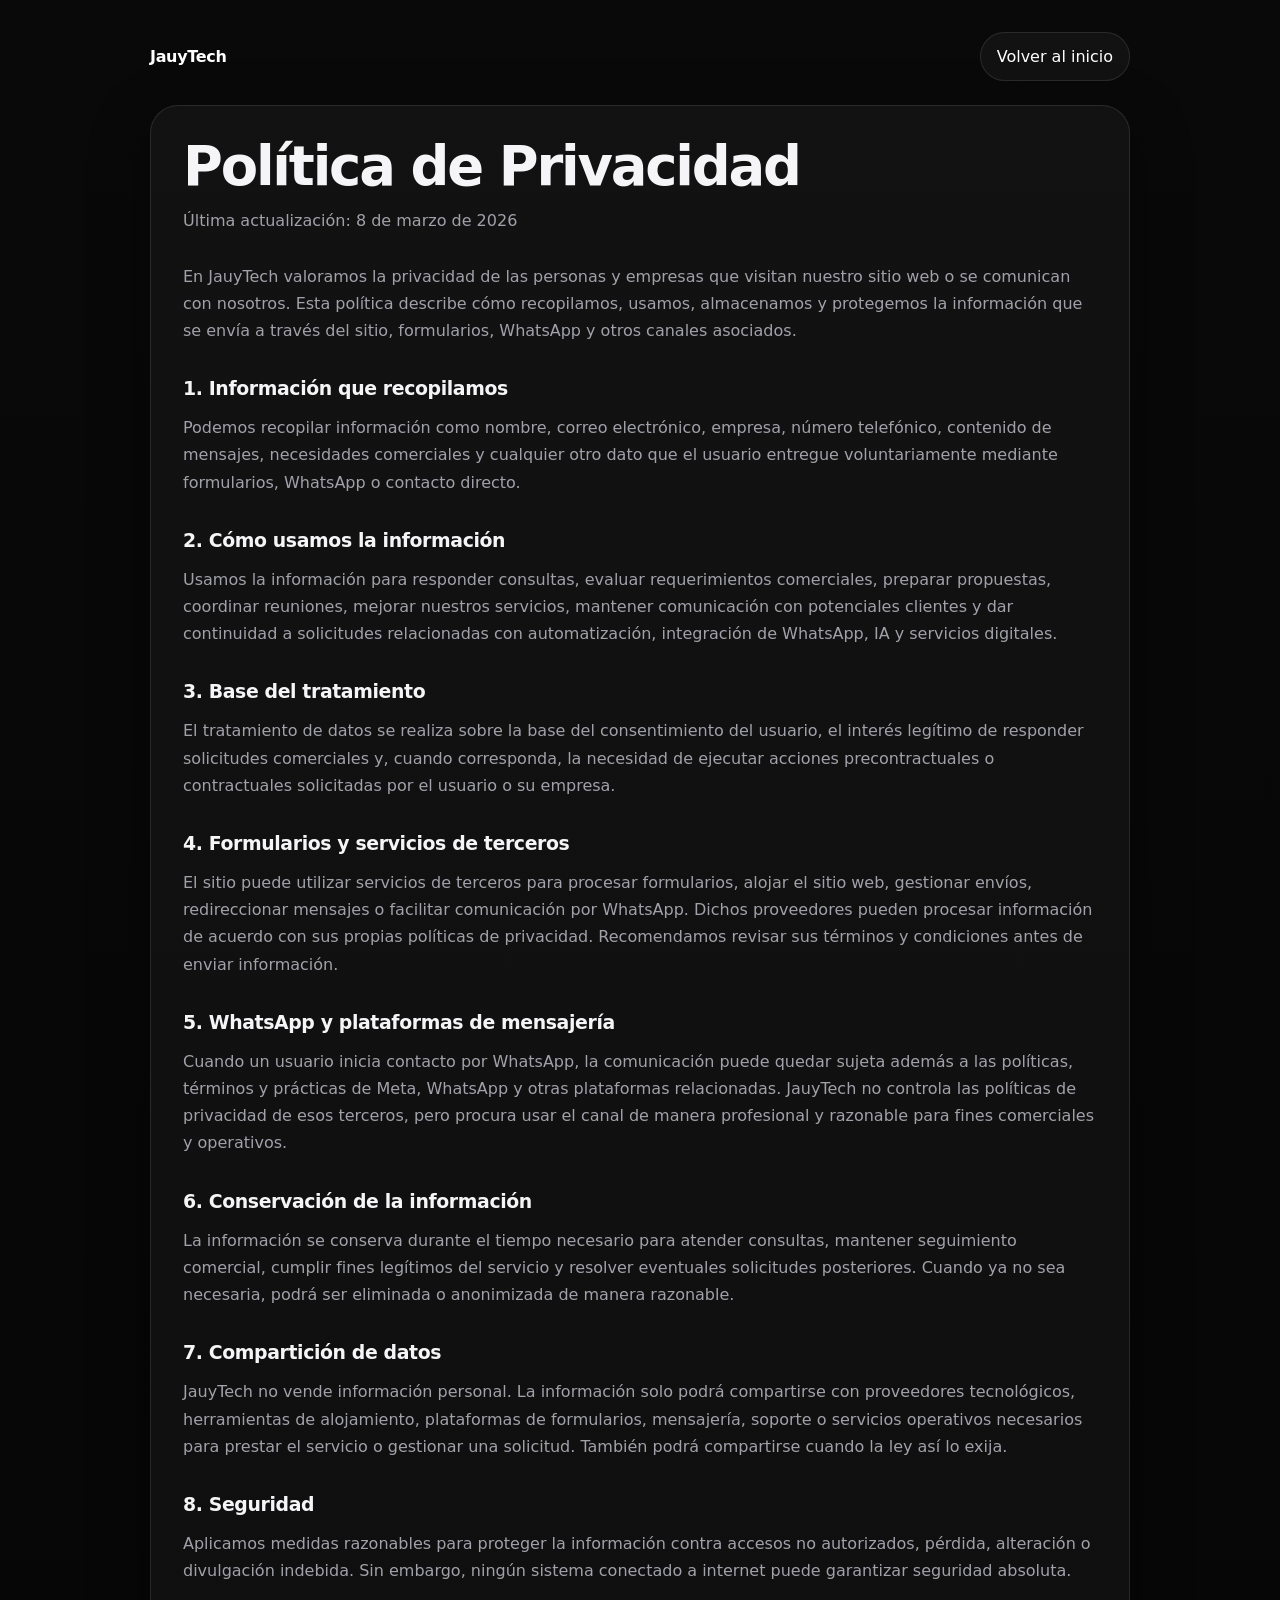
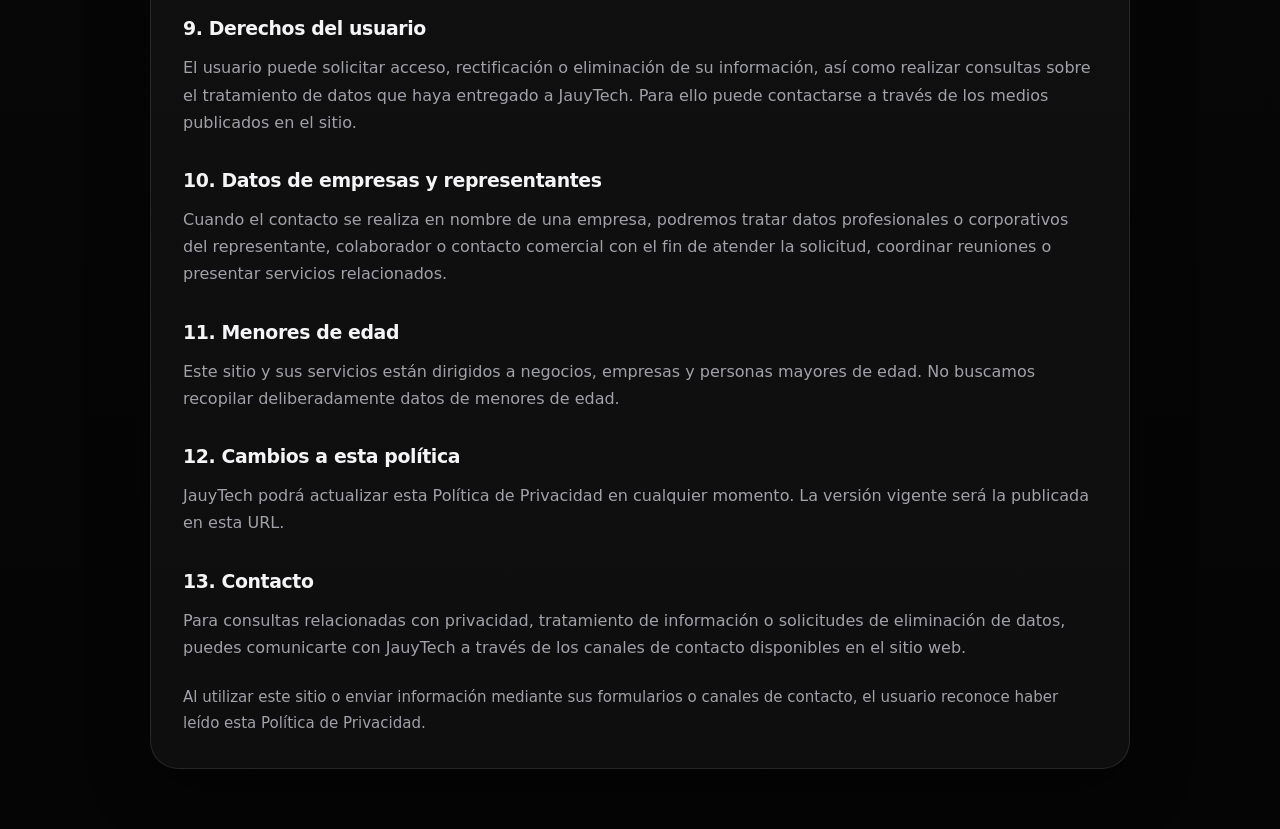
==== privacy-policy.html @ 4cd732b3 "Add files via upload" ====
<!DOCTYPE html>
<html lang="es">
<head>
  <meta charset="UTF-8" />
  <meta name="viewport" content="width=device-width, initial-scale=1.0" />
  <title>Política de Privacidad | JauyTech</title>
  <style>
    :root {
      --bg: #0a0a0a;
      --panel: rgba(255,255,255,0.04);
      --border: rgba(255,255,255,0.10);
      --text: #f5f5f7;
      --muted: #a1a1aa;
      --white: #ffffff;
      --radius: 28px;
      --shadow: 0 20px 60px rgba(0,0,0,0.45);
      --container: 980px;
    }
    * { box-sizing: border-box; margin: 0; padding: 0; }
    body {
      font-family: Inter, ui-sans-serif, system-ui, -apple-system, BlinkMacSystemFont, "Segoe UI", sans-serif;
      background: linear-gradient(180deg, #090909 0%, #050505 100%);
      color: var(--text);
      line-height: 1.7;
      padding: 32px 0 60px;
    }
    a { color: var(--white); text-decoration: none; }
    .container { width: min(92%, var(--container)); margin: 0 auto; }
    .topbar {
      display: flex; align-items: center; justify-content: space-between; gap: 16px;
      margin-bottom: 24px;
    }
    .brand { font-weight: 700; letter-spacing: -0.02em; }
    .back {
      padding: 10px 16px; border-radius: 999px; border: 1px solid var(--border);
      background: rgba(255,255,255,0.04);
    }
    .card {
      background: var(--panel); border: 1px solid var(--border); border-radius: var(--radius);
      padding: 32px; box-shadow: var(--shadow);
    }
    h1 { font-size: clamp(2rem, 5vw, 3.4rem); line-height: 1.05; margin-bottom: 12px; letter-spacing: -0.04em; }
    .lead { color: var(--muted); margin-bottom: 28px; }
    h2 { font-size: 1.18rem; margin: 28px 0 10px; letter-spacing: -0.02em; }
    p, li { color: var(--muted); }
    ul { padding-left: 20px; }
    .footer { margin-top: 24px; color: var(--muted); font-size: 0.94rem; }
  </style>
</head>
<body>
  <div class="container">
    <div class="topbar">
      <a class="brand" href="index.html">JauyTech</a>
      <a class="back" href="index.html">Volver al inicio</a>
    </div>

    <div class="card">
      <h1>Política de Privacidad</h1>
      <p class="lead">Última actualización: 8 de marzo de 2026</p>

      <p>En JauyTech valoramos la privacidad de las personas y empresas que visitan nuestro sitio web o se comunican con nosotros. Esta política describe cómo recopilamos, usamos, almacenamos y protegemos la información que se envía a través del sitio, formularios, WhatsApp y otros canales asociados.</p>

      <h2>1. Información que recopilamos</h2>
      <p>Podemos recopilar información como nombre, correo electrónico, empresa, número telefónico, contenido de mensajes, necesidades comerciales y cualquier otro dato que el usuario entregue voluntariamente mediante formularios, WhatsApp o contacto directo.</p>

      <h2>2. Cómo usamos la información</h2>
      <p>Usamos la información para responder consultas, evaluar requerimientos comerciales, preparar propuestas, coordinar reuniones, mejorar nuestros servicios, mantener comunicación con potenciales clientes y dar continuidad a solicitudes relacionadas con automatización, integración de WhatsApp, IA y servicios digitales.</p>

      <h2>3. Base del tratamiento</h2>
      <p>El tratamiento de datos se realiza sobre la base del consentimiento del usuario, el interés legítimo de responder solicitudes comerciales y, cuando corresponda, la necesidad de ejecutar acciones precontractuales o contractuales solicitadas por el usuario o su empresa.</p>

      <h2>4. Formularios y servicios de terceros</h2>
      <p>El sitio puede utilizar servicios de terceros para procesar formularios, alojar el sitio web, gestionar envíos, redireccionar mensajes o facilitar comunicación por WhatsApp. Dichos proveedores pueden procesar información de acuerdo con sus propias políticas de privacidad. Recomendamos revisar sus términos y condiciones antes de enviar información.</p>

      <h2>5. WhatsApp y plataformas de mensajería</h2>
      <p>Cuando un usuario inicia contacto por WhatsApp, la comunicación puede quedar sujeta además a las políticas, términos y prácticas de Meta, WhatsApp y otras plataformas relacionadas. JauyTech no controla las políticas de privacidad de esos terceros, pero procura usar el canal de manera profesional y razonable para fines comerciales y operativos.</p>

      <h2>6. Conservación de la información</h2>
      <p>La información se conserva durante el tiempo necesario para atender consultas, mantener seguimiento comercial, cumplir fines legítimos del servicio y resolver eventuales solicitudes posteriores. Cuando ya no sea necesaria, podrá ser eliminada o anonimizada de manera razonable.</p>

      <h2>7. Compartición de datos</h2>
      <p>JauyTech no vende información personal. La información solo podrá compartirse con proveedores tecnológicos, herramientas de alojamiento, plataformas de formularios, mensajería, soporte o servicios operativos necesarios para prestar el servicio o gestionar una solicitud. También podrá compartirse cuando la ley así lo exija.</p>

      <h2>8. Seguridad</h2>
      <p>Aplicamos medidas razonables para proteger la información contra accesos no autorizados, pérdida, alteración o divulgación indebida. Sin embargo, ningún sistema conectado a internet puede garantizar seguridad absoluta.</p>

      <h2>9. Derechos del usuario</h2>
      <p>El usuario puede solicitar acceso, rectificación o eliminación de su información, así como realizar consultas sobre el tratamiento de datos que haya entregado a JauyTech. Para ello puede contactarse a través de los medios publicados en el sitio.</p>

      <h2>10. Datos de empresas y representantes</h2>
      <p>Cuando el contacto se realiza en nombre de una empresa, podremos tratar datos profesionales o corporativos del representante, colaborador o contacto comercial con el fin de atender la solicitud, coordinar reuniones o presentar servicios relacionados.</p>

      <h2>11. Menores de edad</h2>
      <p>Este sitio y sus servicios están dirigidos a negocios, empresas y personas mayores de edad. No buscamos recopilar deliberadamente datos de menores de edad.</p>

      <h2>12. Cambios a esta política</h2>
      <p>JauyTech podrá actualizar esta Política de Privacidad en cualquier momento. La versión vigente será la publicada en esta URL.</p>

      <h2>13. Contacto</h2>
      <p>Para consultas relacionadas con privacidad, tratamiento de información o solicitudes de eliminación de datos, puedes comunicarte con JauyTech a través de los canales de contacto disponibles en el sitio web.</p>

      <p class="footer">Al utilizar este sitio o enviar información mediante sus formularios o canales de contacto, el usuario reconoce haber leído esta Política de Privacidad.</p>
    </div>
  </div>
</body>
</html>
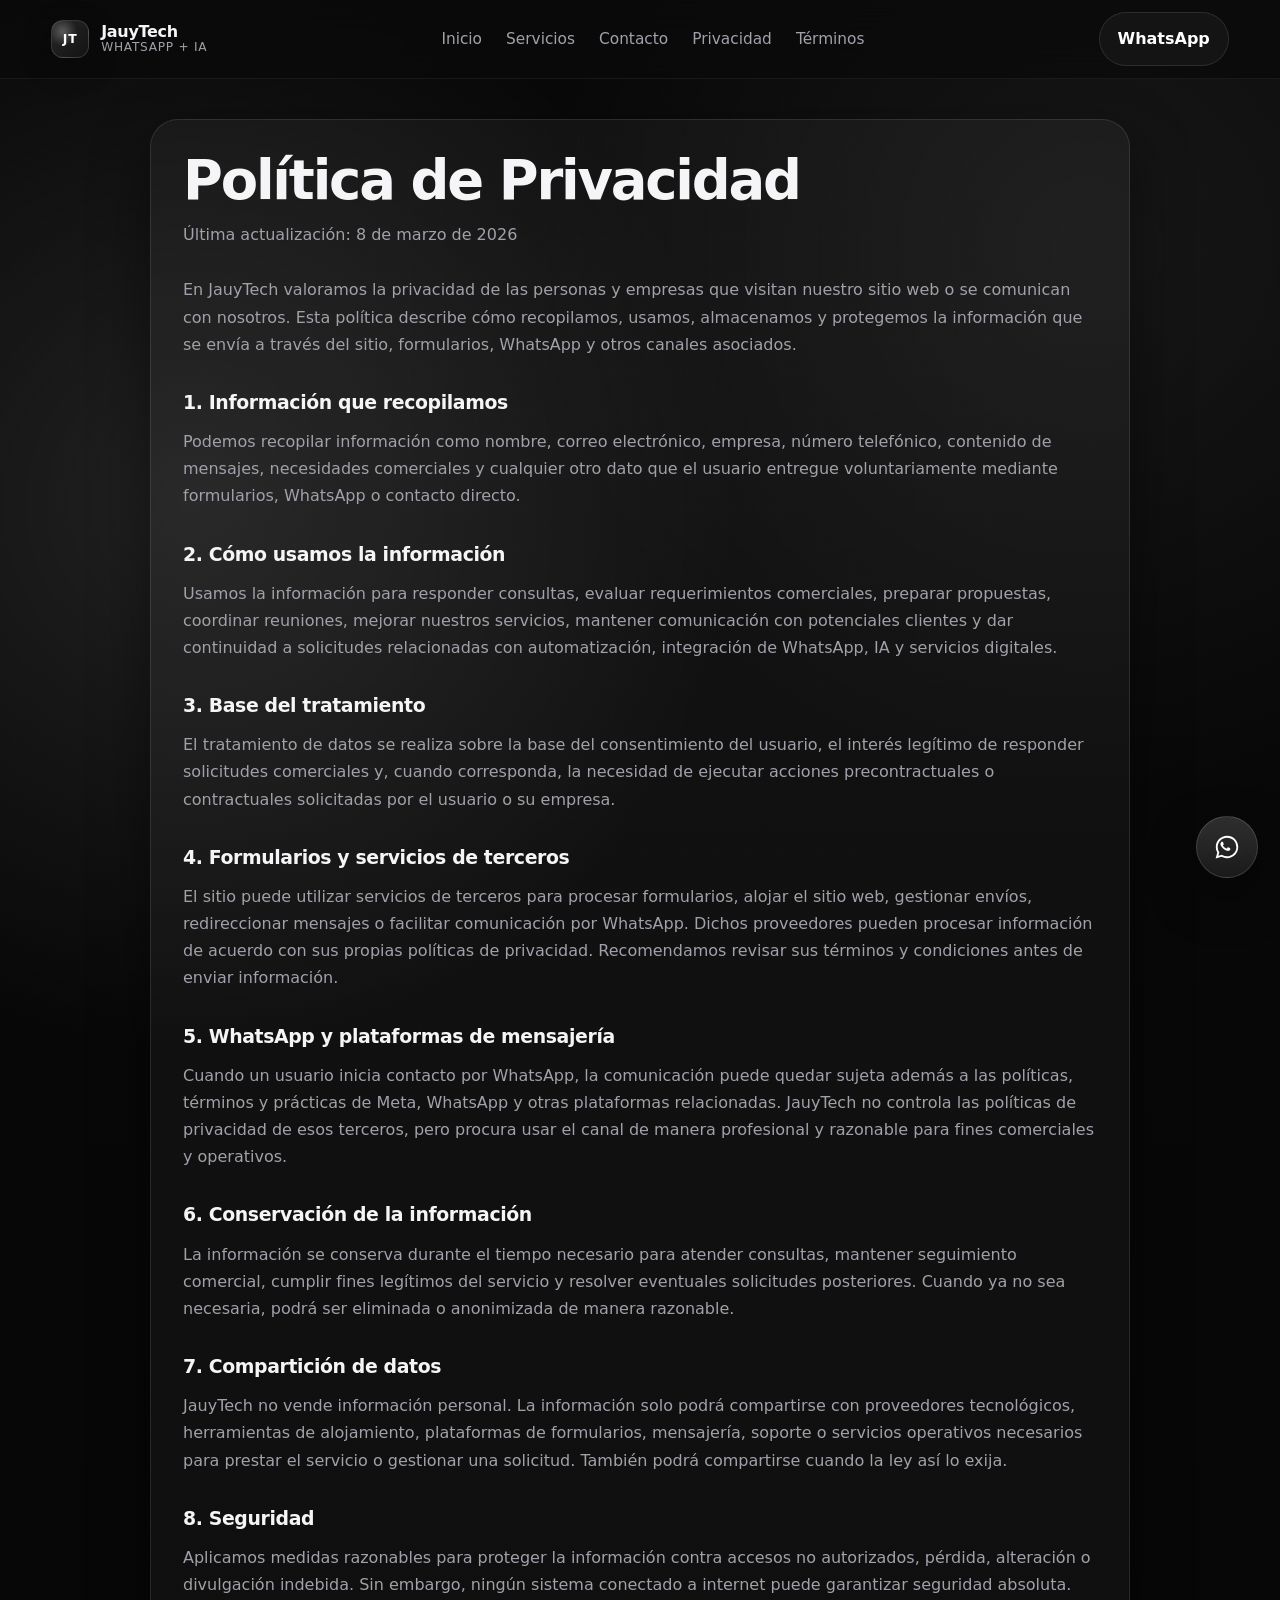
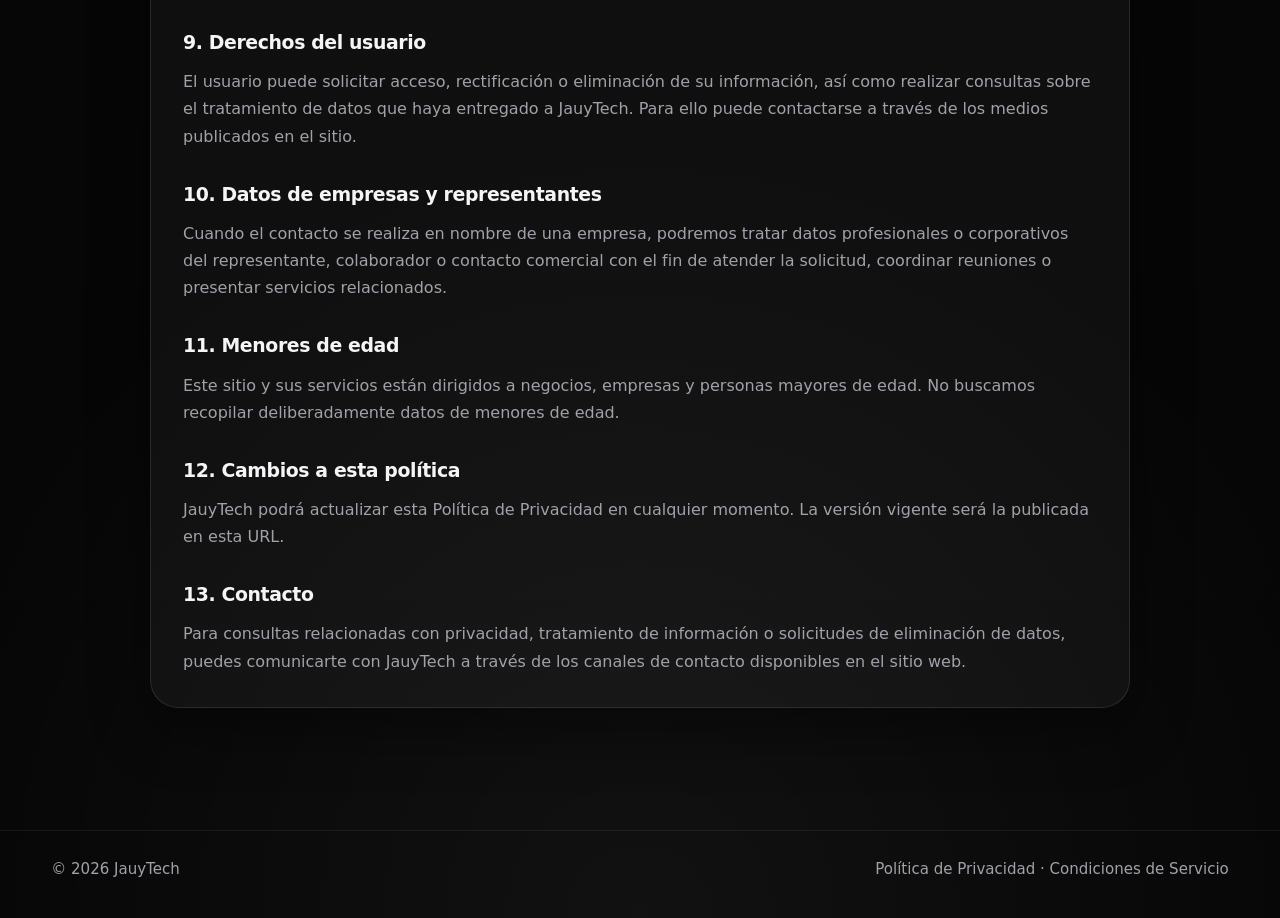
==== commit 723708f8: "Add files via upload" ====
--- a/privacy-policy.html
+++ b/privacy-policy.html
@@ -5,102 +5,296 @@
   <meta name="viewport" content="width=device-width, initial-scale=1.0" />
   <title>Política de Privacidad | JauyTech</title>
   <style>
+
     :root {
       --bg: #0a0a0a;
-      --panel: rgba(255,255,255,0.04);
       --border: rgba(255,255,255,0.10);
+      --border-strong: rgba(255,255,255,0.16);
       --text: #f5f5f7;
       --muted: #a1a1aa;
       --white: #ffffff;
+      --shadow: 0 20px 60px rgba(0,0,0,0.45);
+      --shadow-soft: 0 10px 30px rgba(0, 0, 0, 0.25);
       --radius: 28px;
-      --shadow: 0 20px 60px rgba(0,0,0,0.45);
-      --container: 980px;
-    }
+      --radius-pill: 999px;
+      --container: 1180px;
+    }
+
     * { box-sizing: border-box; margin: 0; padding: 0; }
+    html { scroll-behavior: smooth; }
+
     body {
       font-family: Inter, ui-sans-serif, system-ui, -apple-system, BlinkMacSystemFont, "Segoe UI", sans-serif;
-      background: linear-gradient(180deg, #090909 0%, #050505 100%);
+      background:
+        radial-gradient(circle at 15% 20%, rgba(255,255,255,0.10), transparent 24%),
+        radial-gradient(circle at 85% 10%, rgba(255,255,255,0.06), transparent 22%),
+        radial-gradient(circle at 50% 100%, rgba(255,255,255,0.05), transparent 30%),
+        linear-gradient(180deg, #090909 0%, #050505 100%);
       color: var(--text);
       line-height: 1.7;
-      padding: 32px 0 60px;
-    }
-    a { color: var(--white); text-decoration: none; }
-    .container { width: min(92%, var(--container)); margin: 0 auto; }
-    .topbar {
-      display: flex; align-items: center; justify-content: space-between; gap: 16px;
-      margin-bottom: 24px;
-    }
-    .brand { font-weight: 700; letter-spacing: -0.02em; }
-    .back {
-      padding: 10px 16px; border-radius: 999px; border: 1px solid var(--border);
+      overflow-x: hidden;
+    }
+
+    body::before {
+      content: "";
+      position: fixed;
+      inset: 0;
+      background-image:
+        linear-gradient(rgba(255,255,255,0.025) 1px, transparent 1px),
+        linear-gradient(90deg, rgba(255,255,255,0.025) 1px, transparent 1px);
+      background-size: 34px 34px;
+      mask-image: radial-gradient(circle at center, black 45%, transparent 90%);
+      -webkit-mask-image: radial-gradient(circle at center, black 45%, transparent 90%);
+      pointer-events: none;
+      opacity: 0.35;
+      z-index: 0;
+    }
+
+    a { color: inherit; text-decoration: none; }
+
+    .container {
+      width: min(92%, var(--container));
+      margin: 0 auto;
+      position: relative;
+      z-index: 1;
+    }
+
+    .header {
+      position: sticky;
+      top: 0;
+      z-index: 1000;
+      backdrop-filter: blur(18px);
+      -webkit-backdrop-filter: blur(18px);
+      background: rgba(10, 10, 10, 0.72);
+      border-bottom: 1px solid rgba(255, 255, 255, 0.06);
+    }
+
+    .nav {
+      min-height: 78px;
+      display: flex;
+      align-items: center;
+      justify-content: space-between;
+      gap: 20px;
+    }
+
+    .brand {
+      display: inline-flex;
+      align-items: center;
+      gap: 12px;
+    }
+
+    .brand-mark {
+      width: 38px;
+      height: 38px;
+      border-radius: 12px;
+      border: 1px solid rgba(255,255,255,0.14);
+      background:
+        radial-gradient(circle at 30% 30%, rgba(255,255,255,0.26), transparent 40%),
+        linear-gradient(135deg, rgba(255,255,255,0.12), rgba(255,255,255,0.04));
+      display: grid;
+      place-items: center;
+      box-shadow: var(--shadow-soft);
+    }
+
+    .brand-mark span { font-size: 0.78rem; font-weight: 800; letter-spacing: 0.08em; color: var(--white); }
+    .brand-text { display: flex; flex-direction: column; line-height: 1.05; }
+    .brand-text strong { font-size: 1rem; font-weight: 700; letter-spacing: -0.02em; }
+    .brand-text small { color: var(--muted); font-size: 0.76rem; letter-spacing: 0.06em; text-transform: uppercase; }
+
+    .menu {
+      display: flex;
+      align-items: center;
+      gap: 24px;
+    }
+
+    .menu a {
+      color: var(--muted);
+      font-size: 0.96rem;
+      transition: color 0.25s ease, transform 0.25s ease;
+    }
+
+    .menu a:hover {
+      color: var(--white);
+      transform: translateY(-1px);
+    }
+
+    .nav-cta {
+      padding: 12px 18px;
+      border-radius: var(--radius-pill);
+      border: 1px solid var(--border);
       background: rgba(255,255,255,0.04);
-    }
+      color: var(--white);
+      font-weight: 600;
+      transition: 0.25s ease;
+    }
+
+    .nav-cta:hover {
+      background: rgba(255,255,255,0.08);
+      border-color: var(--border-strong);
+    }
+
+    .page { padding: 40px 0 80px; }
+
     .card {
-      background: var(--panel); border: 1px solid var(--border); border-radius: var(--radius);
-      padding: 32px; box-shadow: var(--shadow);
-    }
-    h1 { font-size: clamp(2rem, 5vw, 3.4rem); line-height: 1.05; margin-bottom: 12px; letter-spacing: -0.04em; }
+      max-width: 980px;
+      margin: 0 auto;
+      background: rgba(255,255,255,0.04);
+      border: 1px solid var(--border);
+      border-radius: var(--radius);
+      padding: 32px;
+      box-shadow: var(--shadow);
+      position: relative;
+      z-index: 1;
+    }
+
+    h1 {
+      font-size: clamp(2rem, 5vw, 3.4rem);
+      line-height: 1.05;
+      margin-bottom: 12px;
+      letter-spacing: -0.04em;
+    }
+
     .lead { color: var(--muted); margin-bottom: 28px; }
     h2 { font-size: 1.18rem; margin: 28px 0 10px; letter-spacing: -0.02em; }
     p, li { color: var(--muted); }
     ul { padding-left: 20px; }
-    .footer { margin-top: 24px; color: var(--muted); font-size: 0.94rem; }
+
+    .floating-wa {
+      position: fixed;
+      right: 22px;
+      bottom: 22px;
+      z-index: 1100;
+      width: 62px;
+      height: 62px;
+      border-radius: 50%;
+      border: 1px solid rgba(255,255,255,0.14);
+      background: linear-gradient(180deg, rgba(255,255,255,0.16), rgba(255,255,255,0.08));
+      box-shadow: 0 20px 50px rgba(0,0,0,0.45);
+      display: grid;
+      place-items: center;
+      transition: transform 0.25s ease, border-color 0.25s ease;
+      backdrop-filter: blur(14px);
+      -webkit-backdrop-filter: blur(14px);
+    }
+
+    .floating-wa:hover { transform: translateY(-4px) scale(1.02); border-color: rgba(255,255,255,0.22); }
+    .floating-wa svg { width: 28px; height: 28px; fill: var(--white); }
+
+    .footer {
+      padding: 26px 0 36px;
+      border-top: 1px solid rgba(255,255,255,0.06);
+      margin-top: 42px;
+    }
+
+    .footer-content {
+      display: flex;
+      justify-content: space-between;
+      align-items: center;
+      gap: 14px;
+      color: var(--muted);
+      font-size: 0.94rem;
+    }
+
+    @media (max-width: 760px) {
+      .menu { display: none; }
+      .nav-cta { width: 100%; }
+      .card { padding: 24px; }
+      .footer-content { flex-direction: column; align-items: flex-start; }
+      .floating-wa { right: 16px; bottom: 16px; width: 58px; height: 58px; }
+    }
+
   </style>
 </head>
 <body>
-  <div class="container">
-    <div class="topbar">
-      <a class="brand" href="index.html">JauyTech</a>
-      <a class="back" href="index.html">Volver al inicio</a>
+
+  <header class="header">
+    <div class="container nav">
+      <a class="brand" href="index.html#inicio" aria-label="JauyTech">
+        <span class="brand-mark"><span>JT</span></span>
+        <span class="brand-text">
+          <strong>JauyTech</strong>
+          <small>WhatsApp + IA</small>
+        </span>
+      </a>
+
+      <nav class="menu">
+        <a href="index.html#inicio">Inicio</a>
+        <a href="index.html#servicios">Servicios</a>
+        <a href="index.html#contacto">Contacto</a>
+        <a href="privacy-policy.html">Privacidad</a>
+        <a href="terms-of-service.html">Términos</a>
+      </nav>
+
+      <a class="nav-cta" href="https://wa.me/56987383719?text=Hola%20JauyTech,%20quiero%20automatizar%20WhatsApp%20para%20mi%20negocio." target="_blank" rel="noopener noreferrer">WhatsApp</a>
     </div>
-
-    <div class="card">
-      <h1>Política de Privacidad</h1>
-      <p class="lead">Última actualización: 8 de marzo de 2026</p>
-
-      <p>En JauyTech valoramos la privacidad de las personas y empresas que visitan nuestro sitio web o se comunican con nosotros. Esta política describe cómo recopilamos, usamos, almacenamos y protegemos la información que se envía a través del sitio, formularios, WhatsApp y otros canales asociados.</p>
-
-      <h2>1. Información que recopilamos</h2>
-      <p>Podemos recopilar información como nombre, correo electrónico, empresa, número telefónico, contenido de mensajes, necesidades comerciales y cualquier otro dato que el usuario entregue voluntariamente mediante formularios, WhatsApp o contacto directo.</p>
-
-      <h2>2. Cómo usamos la información</h2>
-      <p>Usamos la información para responder consultas, evaluar requerimientos comerciales, preparar propuestas, coordinar reuniones, mejorar nuestros servicios, mantener comunicación con potenciales clientes y dar continuidad a solicitudes relacionadas con automatización, integración de WhatsApp, IA y servicios digitales.</p>
-
-      <h2>3. Base del tratamiento</h2>
-      <p>El tratamiento de datos se realiza sobre la base del consentimiento del usuario, el interés legítimo de responder solicitudes comerciales y, cuando corresponda, la necesidad de ejecutar acciones precontractuales o contractuales solicitadas por el usuario o su empresa.</p>
-
-      <h2>4. Formularios y servicios de terceros</h2>
-      <p>El sitio puede utilizar servicios de terceros para procesar formularios, alojar el sitio web, gestionar envíos, redireccionar mensajes o facilitar comunicación por WhatsApp. Dichos proveedores pueden procesar información de acuerdo con sus propias políticas de privacidad. Recomendamos revisar sus términos y condiciones antes de enviar información.</p>
-
-      <h2>5. WhatsApp y plataformas de mensajería</h2>
-      <p>Cuando un usuario inicia contacto por WhatsApp, la comunicación puede quedar sujeta además a las políticas, términos y prácticas de Meta, WhatsApp y otras plataformas relacionadas. JauyTech no controla las políticas de privacidad de esos terceros, pero procura usar el canal de manera profesional y razonable para fines comerciales y operativos.</p>
-
-      <h2>6. Conservación de la información</h2>
-      <p>La información se conserva durante el tiempo necesario para atender consultas, mantener seguimiento comercial, cumplir fines legítimos del servicio y resolver eventuales solicitudes posteriores. Cuando ya no sea necesaria, podrá ser eliminada o anonimizada de manera razonable.</p>
-
-      <h2>7. Compartición de datos</h2>
-      <p>JauyTech no vende información personal. La información solo podrá compartirse con proveedores tecnológicos, herramientas de alojamiento, plataformas de formularios, mensajería, soporte o servicios operativos necesarios para prestar el servicio o gestionar una solicitud. También podrá compartirse cuando la ley así lo exija.</p>
-
-      <h2>8. Seguridad</h2>
-      <p>Aplicamos medidas razonables para proteger la información contra accesos no autorizados, pérdida, alteración o divulgación indebida. Sin embargo, ningún sistema conectado a internet puede garantizar seguridad absoluta.</p>
-
-      <h2>9. Derechos del usuario</h2>
-      <p>El usuario puede solicitar acceso, rectificación o eliminación de su información, así como realizar consultas sobre el tratamiento de datos que haya entregado a JauyTech. Para ello puede contactarse a través de los medios publicados en el sitio.</p>
-
-      <h2>10. Datos de empresas y representantes</h2>
-      <p>Cuando el contacto se realiza en nombre de una empresa, podremos tratar datos profesionales o corporativos del representante, colaborador o contacto comercial con el fin de atender la solicitud, coordinar reuniones o presentar servicios relacionados.</p>
-
-      <h2>11. Menores de edad</h2>
-      <p>Este sitio y sus servicios están dirigidos a negocios, empresas y personas mayores de edad. No buscamos recopilar deliberadamente datos de menores de edad.</p>
-
-      <h2>12. Cambios a esta política</h2>
-      <p>JauyTech podrá actualizar esta Política de Privacidad en cualquier momento. La versión vigente será la publicada en esta URL.</p>
-
-      <h2>13. Contacto</h2>
-      <p>Para consultas relacionadas con privacidad, tratamiento de información o solicitudes de eliminación de datos, puedes comunicarte con JauyTech a través de los canales de contacto disponibles en el sitio web.</p>
-
-      <p class="footer">Al utilizar este sitio o enviar información mediante sus formularios o canales de contacto, el usuario reconoce haber leído esta Política de Privacidad.</p>
+  </header>
+
+  <main class="page">
+    <div class="container">
+      <div class="card">
+        <h1>Política de Privacidad</h1>
+        <p class="lead">Última actualización: 8 de marzo de 2026</p>
+
+        <p>En JauyTech valoramos la privacidad de las personas y empresas que visitan nuestro sitio web o se comunican con nosotros. Esta política describe cómo recopilamos, usamos, almacenamos y protegemos la información que se envía a través del sitio, formularios, WhatsApp y otros canales asociados.</p>
+
+        <h2>1. Información que recopilamos</h2>
+        <p>Podemos recopilar información como nombre, correo electrónico, empresa, número telefónico, contenido de mensajes, necesidades comerciales y cualquier otro dato que el usuario entregue voluntariamente mediante formularios, WhatsApp o contacto directo.</p>
+
+        <h2>2. Cómo usamos la información</h2>
+        <p>Usamos la información para responder consultas, evaluar requerimientos comerciales, preparar propuestas, coordinar reuniones, mejorar nuestros servicios, mantener comunicación con potenciales clientes y dar continuidad a solicitudes relacionadas con automatización, integración de WhatsApp, IA y servicios digitales.</p>
+
+        <h2>3. Base del tratamiento</h2>
+        <p>El tratamiento de datos se realiza sobre la base del consentimiento del usuario, el interés legítimo de responder solicitudes comerciales y, cuando corresponda, la necesidad de ejecutar acciones precontractuales o contractuales solicitadas por el usuario o su empresa.</p>
+
+        <h2>4. Formularios y servicios de terceros</h2>
+        <p>El sitio puede utilizar servicios de terceros para procesar formularios, alojar el sitio web, gestionar envíos, redireccionar mensajes o facilitar comunicación por WhatsApp. Dichos proveedores pueden procesar información de acuerdo con sus propias políticas de privacidad. Recomendamos revisar sus términos y condiciones antes de enviar información.</p>
+
+        <h2>5. WhatsApp y plataformas de mensajería</h2>
+        <p>Cuando un usuario inicia contacto por WhatsApp, la comunicación puede quedar sujeta además a las políticas, términos y prácticas de Meta, WhatsApp y otras plataformas relacionadas. JauyTech no controla las políticas de privacidad de esos terceros, pero procura usar el canal de manera profesional y razonable para fines comerciales y operativos.</p>
+
+        <h2>6. Conservación de la información</h2>
+        <p>La información se conserva durante el tiempo necesario para atender consultas, mantener seguimiento comercial, cumplir fines legítimos del servicio y resolver eventuales solicitudes posteriores. Cuando ya no sea necesaria, podrá ser eliminada o anonimizada de manera razonable.</p>
+
+        <h2>7. Compartición de datos</h2>
+        <p>JauyTech no vende información personal. La información solo podrá compartirse con proveedores tecnológicos, herramientas de alojamiento, plataformas de formularios, mensajería, soporte o servicios operativos necesarios para prestar el servicio o gestionar una solicitud. También podrá compartirse cuando la ley así lo exija.</p>
+
+        <h2>8. Seguridad</h2>
+        <p>Aplicamos medidas razonables para proteger la información contra accesos no autorizados, pérdida, alteración o divulgación indebida. Sin embargo, ningún sistema conectado a internet puede garantizar seguridad absoluta.</p>
+
+        <h2>9. Derechos del usuario</h2>
+        <p>El usuario puede solicitar acceso, rectificación o eliminación de su información, así como realizar consultas sobre el tratamiento de datos que haya entregado a JauyTech. Para ello puede contactarse a través de los medios publicados en el sitio.</p>
+
+        <h2>10. Datos de empresas y representantes</h2>
+        <p>Cuando el contacto se realiza en nombre de una empresa, podremos tratar datos profesionales o corporativos del representante, colaborador o contacto comercial con el fin de atender la solicitud, coordinar reuniones o presentar servicios relacionados.</p>
+
+        <h2>11. Menores de edad</h2>
+        <p>Este sitio y sus servicios están dirigidos a negocios, empresas y personas mayores de edad. No buscamos recopilar deliberadamente datos de menores de edad.</p>
+
+        <h2>12. Cambios a esta política</h2>
+        <p>JauyTech podrá actualizar esta Política de Privacidad en cualquier momento. La versión vigente será la publicada en esta URL.</p>
+
+        <h2>13. Contacto</h2>
+        <p>Para consultas relacionadas con privacidad, tratamiento de información o solicitudes de eliminación de datos, puedes comunicarte con JauyTech a través de los canales de contacto disponibles en el sitio web.</p>
+      </div>
     </div>
-  </div>
+  </main>
+
+  <a class="floating-wa" href="https://wa.me/56987383719?text=Hola%20JauyTech,%20quiero%20m%C3%A1s%20informaci%C3%B3n%20sobre%20automatizaci%C3%B3n%20de%20WhatsApp." target="_blank" rel="noopener noreferrer" aria-label="Escribir por WhatsApp">
+    <svg viewBox="0 0 32 32" aria-hidden="true">
+      <path d="M19.11 17.27c-.28-.14-1.63-.8-1.88-.89-.25-.09-.43-.14-.61.14-.18.28-.7.89-.85 1.08-.16.19-.31.21-.59.07-.28-.14-1.16-.42-2.22-1.34-.82-.73-1.38-1.63-1.54-1.91-.16-.28-.02-.43.12-.57.12-.12.28-.31.42-.47.14-.16.19-.28.28-.47.09-.19.05-.35-.02-.49-.07-.14-.61-1.47-.84-2.02-.22-.52-.44-.45-.61-.46h-.52c-.19 0-.49.07-.75.35-.26.28-.98.96-.98 2.34 0 1.38 1 2.72 1.14 2.91.14.19 1.96 2.99 4.75 4.19.66.28 1.18.45 1.59.58.67.21 1.28.18 1.76.11.54-.08 1.63-.67 1.87-1.32.23-.66.23-1.22.16-1.34-.07-.12-.26-.19-.54-.33Z"></path>
+      <path d="M16.02 3.2c-7.07 0-12.8 5.72-12.8 12.79 0 2.25.59 4.45 1.7 6.39L3 29l6.79-1.78a12.75 12.75 0 0 0 6.23 1.6h.01c7.06 0 12.79-5.73 12.79-12.8 0-3.42-1.33-6.64-3.75-9.06A12.7 12.7 0 0 0 16.02 3.2Zm0 23.46h-.01a10.63 10.63 0 0 1-5.42-1.49l-.39-.23-4.03 1.06 1.08-3.93-.25-.41a10.6 10.6 0 0 1-1.64-5.69c0-5.89 4.79-10.68 10.69-10.68 2.85 0 5.53 1.11 7.54 3.13a10.6 10.6 0 0 1 3.13 7.54c0 5.9-4.79 10.7-10.7 10.7Z"></path>
+    </svg>
+  </a>
+
+  <footer class="footer">
+    <div class="container footer-content">
+      <p>© 2026 JauyTech</p>
+      <p>
+        <a href="privacy-policy.html">Política de Privacidad</a> ·
+        <a href="terms-of-service.html">Condiciones de Servicio</a>
+      </p>
+    </div>
+  </footer>
+
 </body>
 </html>
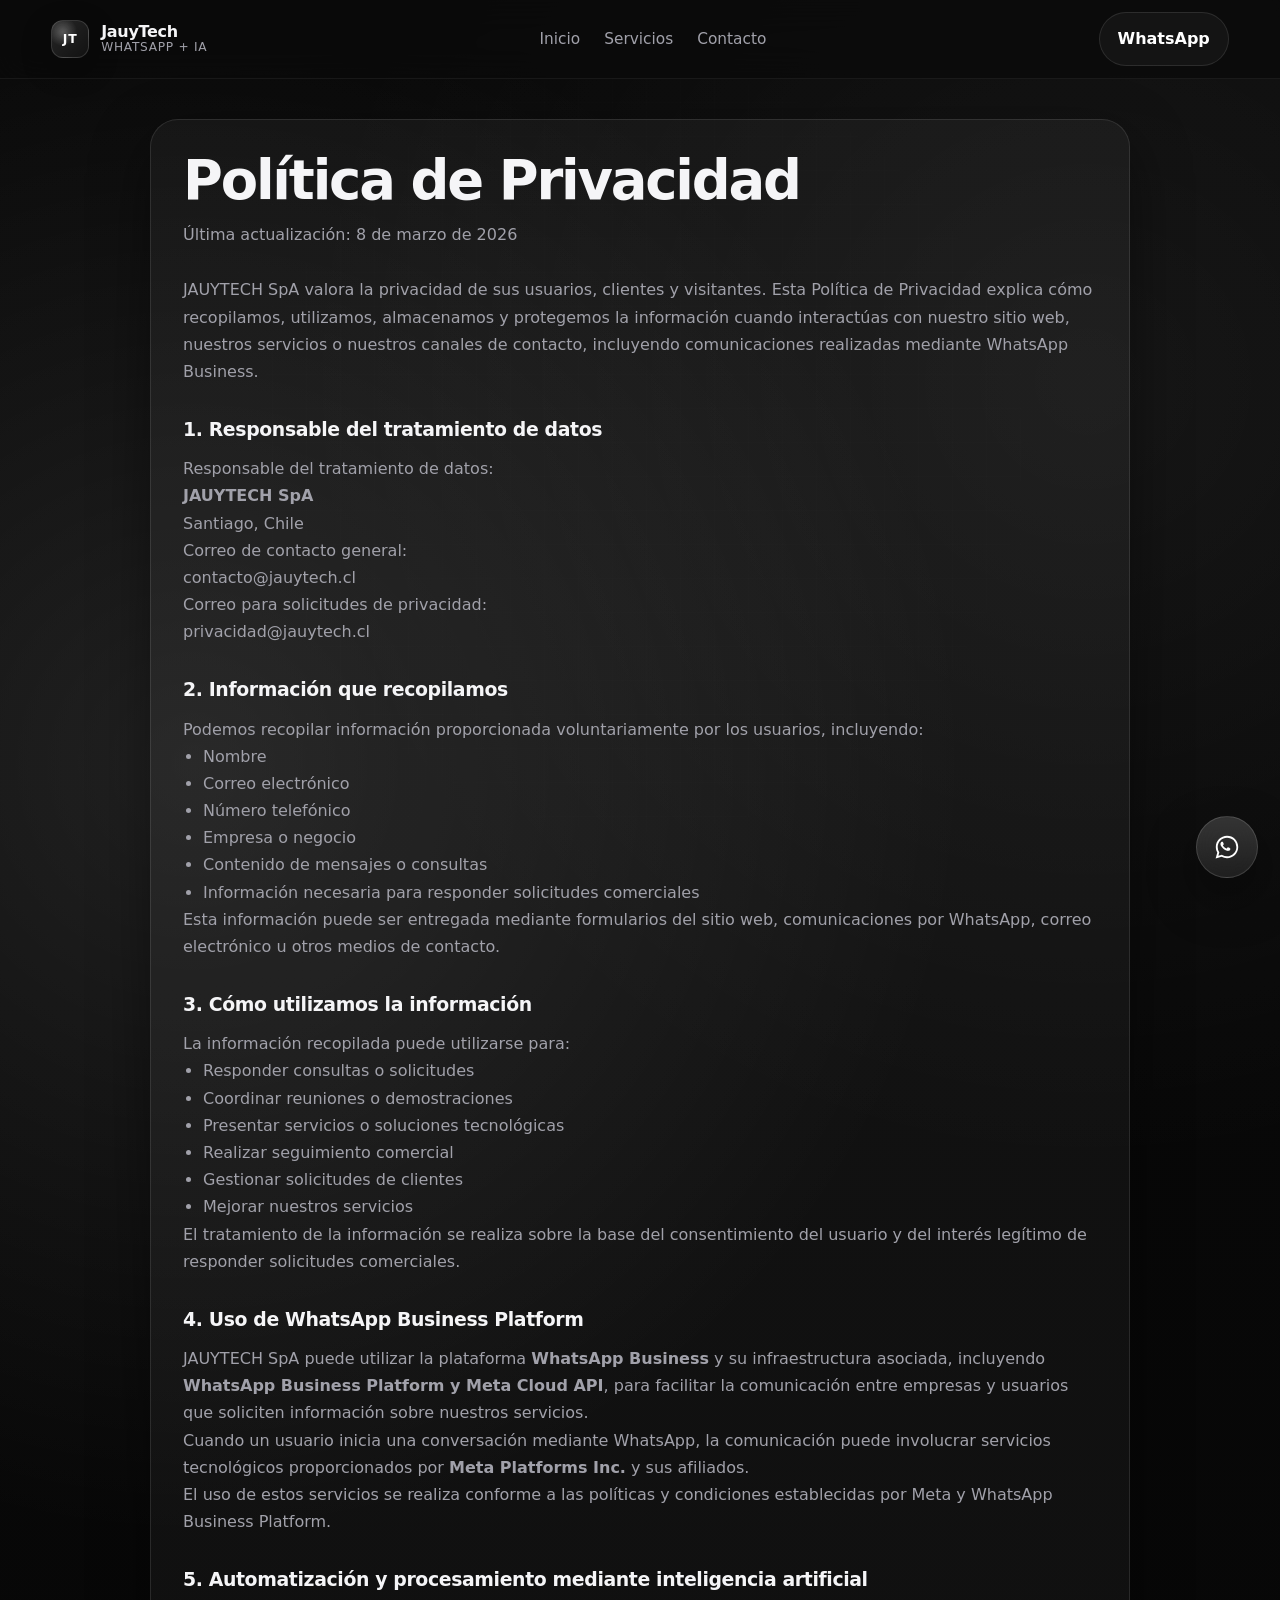
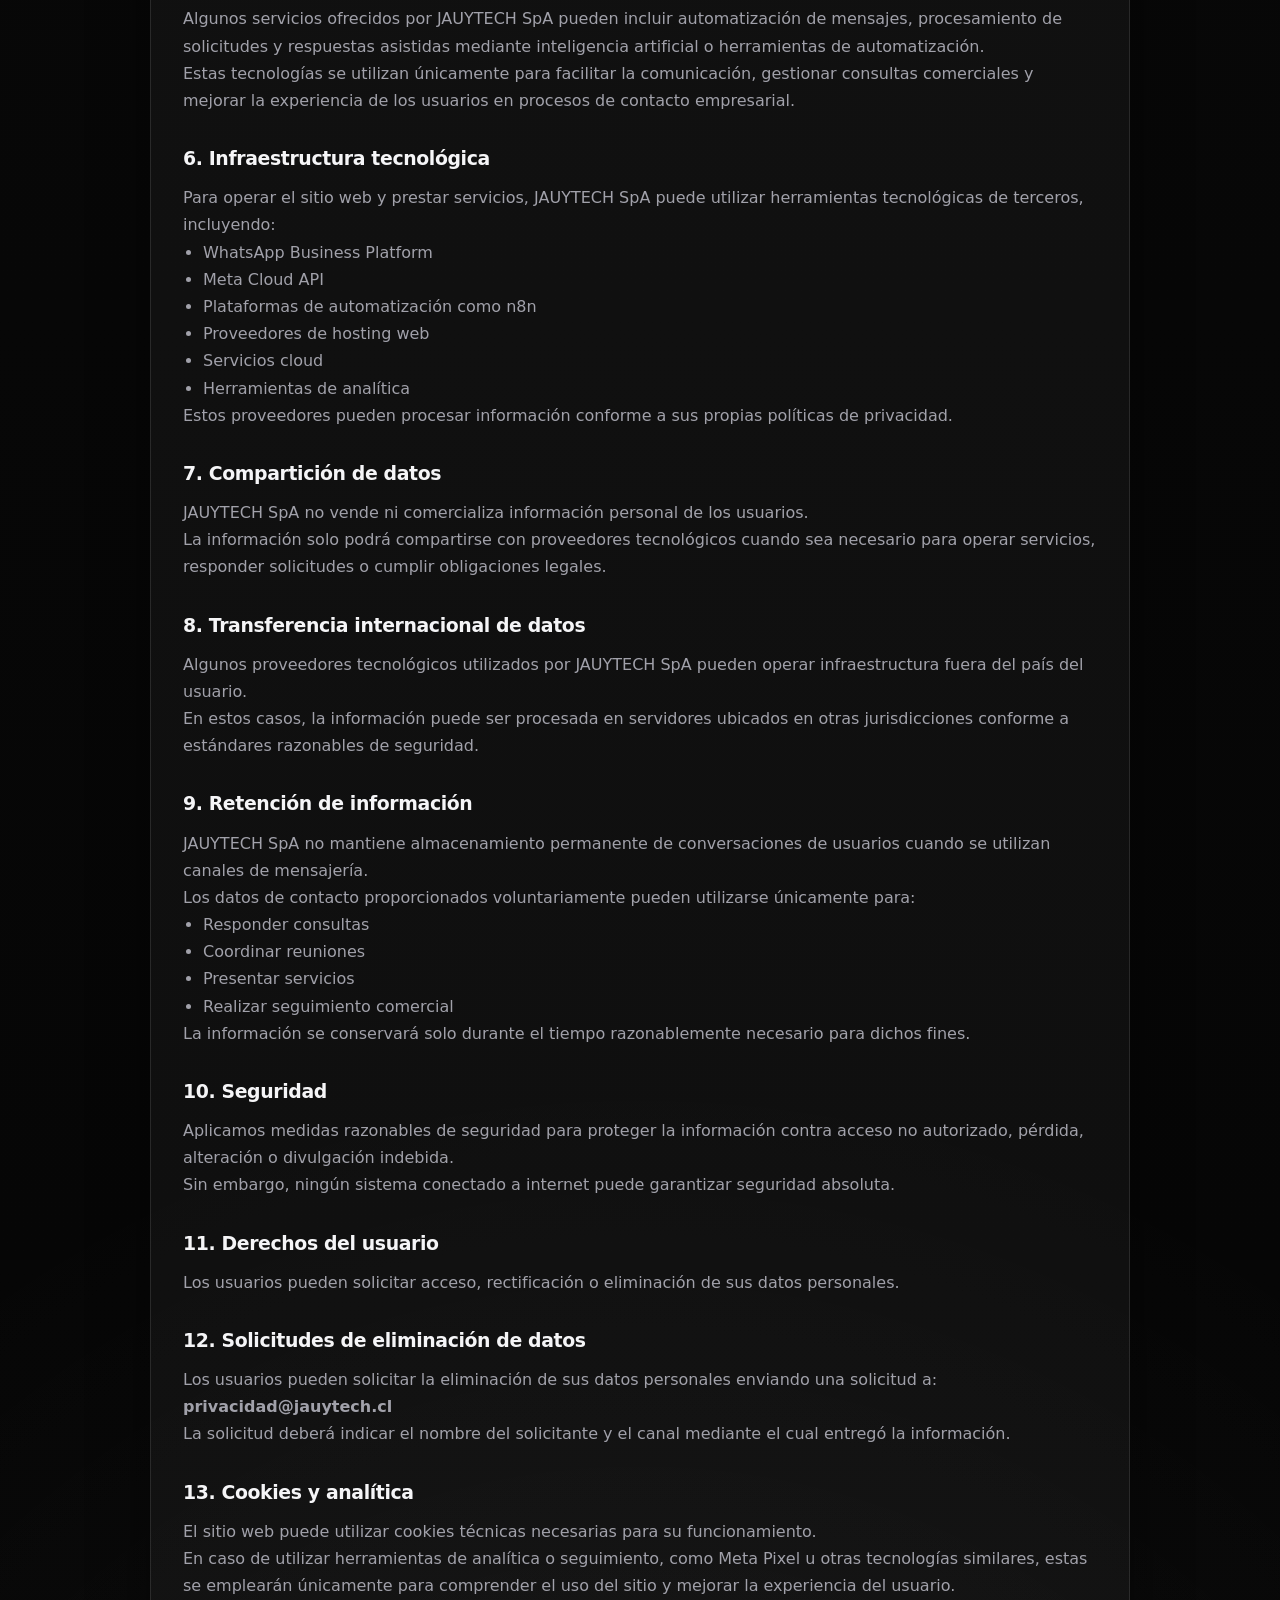
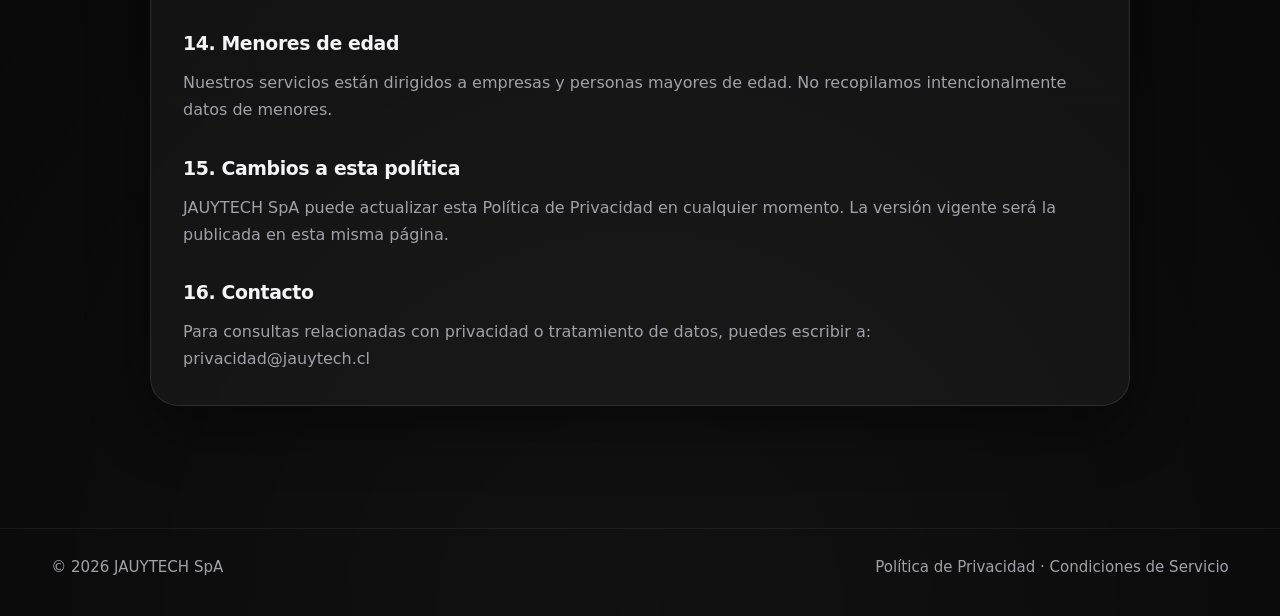
==== commit c9c44145: "Add files via upload" ====
--- a/privacy-policy.html
+++ b/privacy-policy.html
@@ -3,9 +3,8 @@
 <head>
   <meta charset="UTF-8" />
   <meta name="viewport" content="width=device-width, initial-scale=1.0" />
-  <title>Política de Privacidad | JauyTech</title>
+  <title>Política de Privacidad | JAUYTECH SpA</title>
   <style>
-
     :root {
       --bg: #0a0a0a;
       --border: rgba(255,255,255,0.10);
@@ -202,7 +201,6 @@
       .footer-content { flex-direction: column; align-items: flex-start; }
       .floating-wa { right: 16px; bottom: 16px; width: 58px; height: 58px; }
     }
-
   </style>
 </head>
 <body>
@@ -221,8 +219,6 @@
         <a href="index.html#inicio">Inicio</a>
         <a href="index.html#servicios">Servicios</a>
         <a href="index.html#contacto">Contacto</a>
-        <a href="privacy-policy.html">Privacidad</a>
-        <a href="terms-of-service.html">Términos</a>
       </nav>
 
       <a class="nav-cta" href="https://wa.me/56987383719?text=Hola%20JauyTech,%20quiero%20automatizar%20WhatsApp%20para%20mi%20negocio." target="_blank" rel="noopener noreferrer">WhatsApp</a>
@@ -235,46 +231,103 @@
         <h1>Política de Privacidad</h1>
         <p class="lead">Última actualización: 8 de marzo de 2026</p>
 
-        <p>En JauyTech valoramos la privacidad de las personas y empresas que visitan nuestro sitio web o se comunican con nosotros. Esta política describe cómo recopilamos, usamos, almacenamos y protegemos la información que se envía a través del sitio, formularios, WhatsApp y otros canales asociados.</p>
-
-        <h2>1. Información que recopilamos</h2>
-        <p>Podemos recopilar información como nombre, correo electrónico, empresa, número telefónico, contenido de mensajes, necesidades comerciales y cualquier otro dato que el usuario entregue voluntariamente mediante formularios, WhatsApp o contacto directo.</p>
-
-        <h2>2. Cómo usamos la información</h2>
-        <p>Usamos la información para responder consultas, evaluar requerimientos comerciales, preparar propuestas, coordinar reuniones, mejorar nuestros servicios, mantener comunicación con potenciales clientes y dar continuidad a solicitudes relacionadas con automatización, integración de WhatsApp, IA y servicios digitales.</p>
-
-        <h2>3. Base del tratamiento</h2>
-        <p>El tratamiento de datos se realiza sobre la base del consentimiento del usuario, el interés legítimo de responder solicitudes comerciales y, cuando corresponda, la necesidad de ejecutar acciones precontractuales o contractuales solicitadas por el usuario o su empresa.</p>
-
-        <h2>4. Formularios y servicios de terceros</h2>
-        <p>El sitio puede utilizar servicios de terceros para procesar formularios, alojar el sitio web, gestionar envíos, redireccionar mensajes o facilitar comunicación por WhatsApp. Dichos proveedores pueden procesar información de acuerdo con sus propias políticas de privacidad. Recomendamos revisar sus términos y condiciones antes de enviar información.</p>
-
-        <h2>5. WhatsApp y plataformas de mensajería</h2>
-        <p>Cuando un usuario inicia contacto por WhatsApp, la comunicación puede quedar sujeta además a las políticas, términos y prácticas de Meta, WhatsApp y otras plataformas relacionadas. JauyTech no controla las políticas de privacidad de esos terceros, pero procura usar el canal de manera profesional y razonable para fines comerciales y operativos.</p>
-
-        <h2>6. Conservación de la información</h2>
-        <p>La información se conserva durante el tiempo necesario para atender consultas, mantener seguimiento comercial, cumplir fines legítimos del servicio y resolver eventuales solicitudes posteriores. Cuando ya no sea necesaria, podrá ser eliminada o anonimizada de manera razonable.</p>
+        <p>JAUYTECH SpA valora la privacidad de sus usuarios, clientes y visitantes. Esta Política de Privacidad explica cómo recopilamos, utilizamos, almacenamos y protegemos la información cuando interactúas con nuestro sitio web, nuestros servicios o nuestros canales de contacto, incluyendo comunicaciones realizadas mediante WhatsApp Business.</p>
+
+        <h2>1. Responsable del tratamiento de datos</h2>
+        <p>Responsable del tratamiento de datos:</p>
+        <p><strong>JAUYTECH SpA</strong><br>Santiago, Chile</p>
+        <p>Correo de contacto general:<br>contacto@jauytech.cl</p>
+        <p>Correo para solicitudes de privacidad:<br>privacidad@jauytech.cl</p>
+
+        <h2>2. Información que recopilamos</h2>
+        <p>Podemos recopilar información proporcionada voluntariamente por los usuarios, incluyendo:</p>
+        <ul>
+          <li>Nombre</li>
+          <li>Correo electrónico</li>
+          <li>Número telefónico</li>
+          <li>Empresa o negocio</li>
+          <li>Contenido de mensajes o consultas</li>
+          <li>Información necesaria para responder solicitudes comerciales</li>
+        </ul>
+        <p>Esta información puede ser entregada mediante formularios del sitio web, comunicaciones por WhatsApp, correo electrónico u otros medios de contacto.</p>
+
+        <h2>3. Cómo utilizamos la información</h2>
+        <p>La información recopilada puede utilizarse para:</p>
+        <ul>
+          <li>Responder consultas o solicitudes</li>
+          <li>Coordinar reuniones o demostraciones</li>
+          <li>Presentar servicios o soluciones tecnológicas</li>
+          <li>Realizar seguimiento comercial</li>
+          <li>Gestionar solicitudes de clientes</li>
+          <li>Mejorar nuestros servicios</li>
+        </ul>
+        <p>El tratamiento de la información se realiza sobre la base del consentimiento del usuario y del interés legítimo de responder solicitudes comerciales.</p>
+
+        <h2>4. Uso de WhatsApp Business Platform</h2>
+        <p>JAUYTECH SpA puede utilizar la plataforma <strong>WhatsApp Business</strong> y su infraestructura asociada, incluyendo <strong>WhatsApp Business Platform y Meta Cloud API</strong>, para facilitar la comunicación entre empresas y usuarios que soliciten información sobre nuestros servicios.</p>
+        <p>Cuando un usuario inicia una conversación mediante WhatsApp, la comunicación puede involucrar servicios tecnológicos proporcionados por <strong>Meta Platforms Inc.</strong> y sus afiliados.</p>
+        <p>El uso de estos servicios se realiza conforme a las políticas y condiciones establecidas por Meta y WhatsApp Business Platform.</p>
+
+        <h2>5. Automatización y procesamiento mediante inteligencia artificial</h2>
+        <p>Algunos servicios ofrecidos por JAUYTECH SpA pueden incluir automatización de mensajes, procesamiento de solicitudes y respuestas asistidas mediante inteligencia artificial o herramientas de automatización.</p>
+        <p>Estas tecnologías se utilizan únicamente para facilitar la comunicación, gestionar consultas comerciales y mejorar la experiencia de los usuarios en procesos de contacto empresarial.</p>
+
+        <h2>6. Infraestructura tecnológica</h2>
+        <p>Para operar el sitio web y prestar servicios, JAUYTECH SpA puede utilizar herramientas tecnológicas de terceros, incluyendo:</p>
+        <ul>
+          <li>WhatsApp Business Platform</li>
+          <li>Meta Cloud API</li>
+          <li>Plataformas de automatización como n8n</li>
+          <li>Proveedores de hosting web</li>
+          <li>Servicios cloud</li>
+          <li>Herramientas de analítica</li>
+        </ul>
+        <p>Estos proveedores pueden procesar información conforme a sus propias políticas de privacidad.</p>
 
         <h2>7. Compartición de datos</h2>
-        <p>JauyTech no vende información personal. La información solo podrá compartirse con proveedores tecnológicos, herramientas de alojamiento, plataformas de formularios, mensajería, soporte o servicios operativos necesarios para prestar el servicio o gestionar una solicitud. También podrá compartirse cuando la ley así lo exija.</p>
-
-        <h2>8. Seguridad</h2>
-        <p>Aplicamos medidas razonables para proteger la información contra accesos no autorizados, pérdida, alteración o divulgación indebida. Sin embargo, ningún sistema conectado a internet puede garantizar seguridad absoluta.</p>
-
-        <h2>9. Derechos del usuario</h2>
-        <p>El usuario puede solicitar acceso, rectificación o eliminación de su información, así como realizar consultas sobre el tratamiento de datos que haya entregado a JauyTech. Para ello puede contactarse a través de los medios publicados en el sitio.</p>
-
-        <h2>10. Datos de empresas y representantes</h2>
-        <p>Cuando el contacto se realiza en nombre de una empresa, podremos tratar datos profesionales o corporativos del representante, colaborador o contacto comercial con el fin de atender la solicitud, coordinar reuniones o presentar servicios relacionados.</p>
-
-        <h2>11. Menores de edad</h2>
-        <p>Este sitio y sus servicios están dirigidos a negocios, empresas y personas mayores de edad. No buscamos recopilar deliberadamente datos de menores de edad.</p>
-
-        <h2>12. Cambios a esta política</h2>
-        <p>JauyTech podrá actualizar esta Política de Privacidad en cualquier momento. La versión vigente será la publicada en esta URL.</p>
-
-        <h2>13. Contacto</h2>
-        <p>Para consultas relacionadas con privacidad, tratamiento de información o solicitudes de eliminación de datos, puedes comunicarte con JauyTech a través de los canales de contacto disponibles en el sitio web.</p>
+        <p>JAUYTECH SpA no vende ni comercializa información personal de los usuarios.</p>
+        <p>La información solo podrá compartirse con proveedores tecnológicos cuando sea necesario para operar servicios, responder solicitudes o cumplir obligaciones legales.</p>
+
+        <h2>8. Transferencia internacional de datos</h2>
+        <p>Algunos proveedores tecnológicos utilizados por JAUYTECH SpA pueden operar infraestructura fuera del país del usuario.</p>
+        <p>En estos casos, la información puede ser procesada en servidores ubicados en otras jurisdicciones conforme a estándares razonables de seguridad.</p>
+
+        <h2>9. Retención de información</h2>
+        <p>JAUYTECH SpA no mantiene almacenamiento permanente de conversaciones de usuarios cuando se utilizan canales de mensajería.</p>
+        <p>Los datos de contacto proporcionados voluntariamente pueden utilizarse únicamente para:</p>
+        <ul>
+          <li>Responder consultas</li>
+          <li>Coordinar reuniones</li>
+          <li>Presentar servicios</li>
+          <li>Realizar seguimiento comercial</li>
+        </ul>
+        <p>La información se conservará solo durante el tiempo razonablemente necesario para dichos fines.</p>
+
+        <h2>10. Seguridad</h2>
+        <p>Aplicamos medidas razonables de seguridad para proteger la información contra acceso no autorizado, pérdida, alteración o divulgación indebida.</p>
+        <p>Sin embargo, ningún sistema conectado a internet puede garantizar seguridad absoluta.</p>
+
+        <h2>11. Derechos del usuario</h2>
+        <p>Los usuarios pueden solicitar acceso, rectificación o eliminación de sus datos personales.</p>
+
+        <h2>12. Solicitudes de eliminación de datos</h2>
+        <p>Los usuarios pueden solicitar la eliminación de sus datos personales enviando una solicitud a:</p>
+        <p><strong>privacidad@jauytech.cl</strong></p>
+        <p>La solicitud deberá indicar el nombre del solicitante y el canal mediante el cual entregó la información.</p>
+
+        <h2>13. Cookies y analítica</h2>
+        <p>El sitio web puede utilizar cookies técnicas necesarias para su funcionamiento.</p>
+        <p>En caso de utilizar herramientas de analítica o seguimiento, como Meta Pixel u otras tecnologías similares, estas se emplearán únicamente para comprender el uso del sitio y mejorar la experiencia del usuario.</p>
+
+        <h2>14. Menores de edad</h2>
+        <p>Nuestros servicios están dirigidos a empresas y personas mayores de edad. No recopilamos intencionalmente datos de menores.</p>
+
+        <h2>15. Cambios a esta política</h2>
+        <p>JAUYTECH SpA puede actualizar esta Política de Privacidad en cualquier momento. La versión vigente será la publicada en esta misma página.</p>
+
+        <h2>16. Contacto</h2>
+        <p>Para consultas relacionadas con privacidad o tratamiento de datos, puedes escribir a:</p>
+        <p>privacidad@jauytech.cl</p>
       </div>
     </div>
   </main>
@@ -288,7 +341,7 @@
 
   <footer class="footer">
     <div class="container footer-content">
-      <p>© 2026 JauyTech</p>
+      <p>© 2026 JAUYTECH SpA</p>
       <p>
         <a href="privacy-policy.html">Política de Privacidad</a> ·
         <a href="terms-of-service.html">Condiciones de Servicio</a>
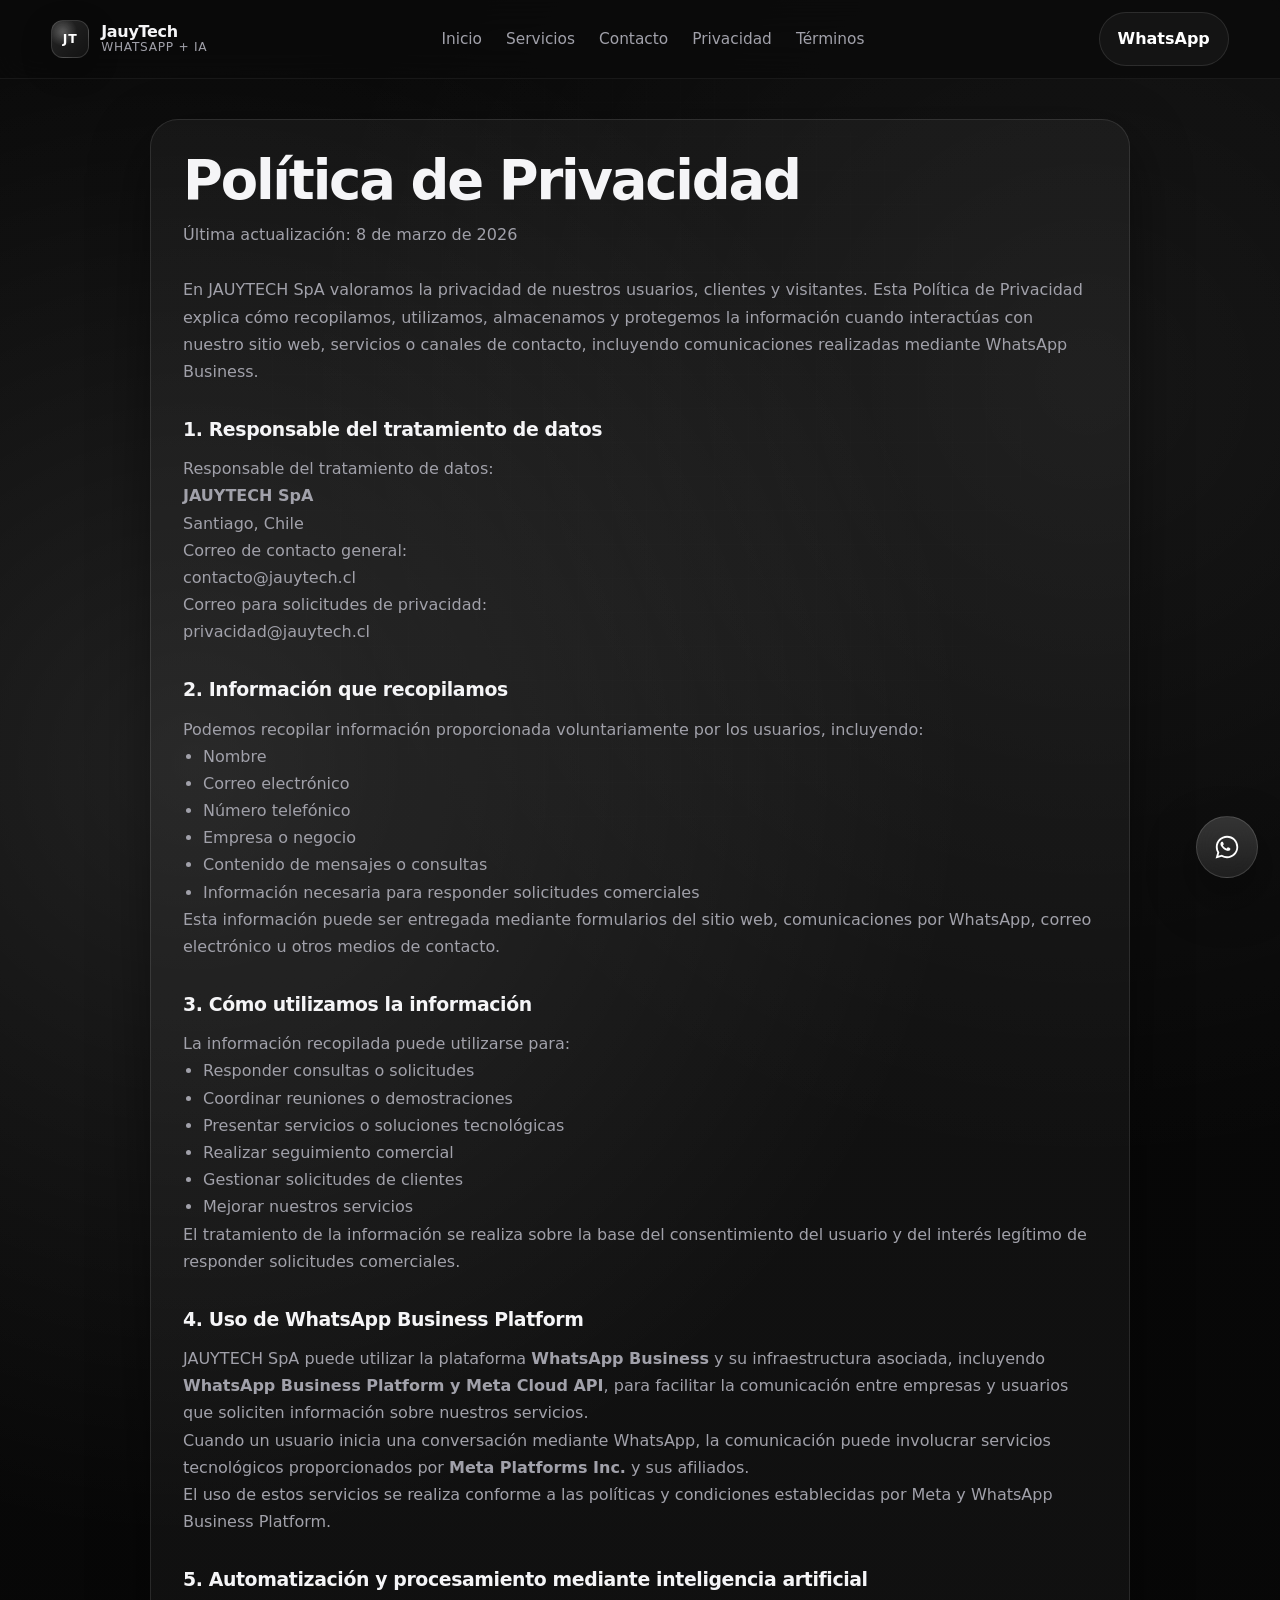
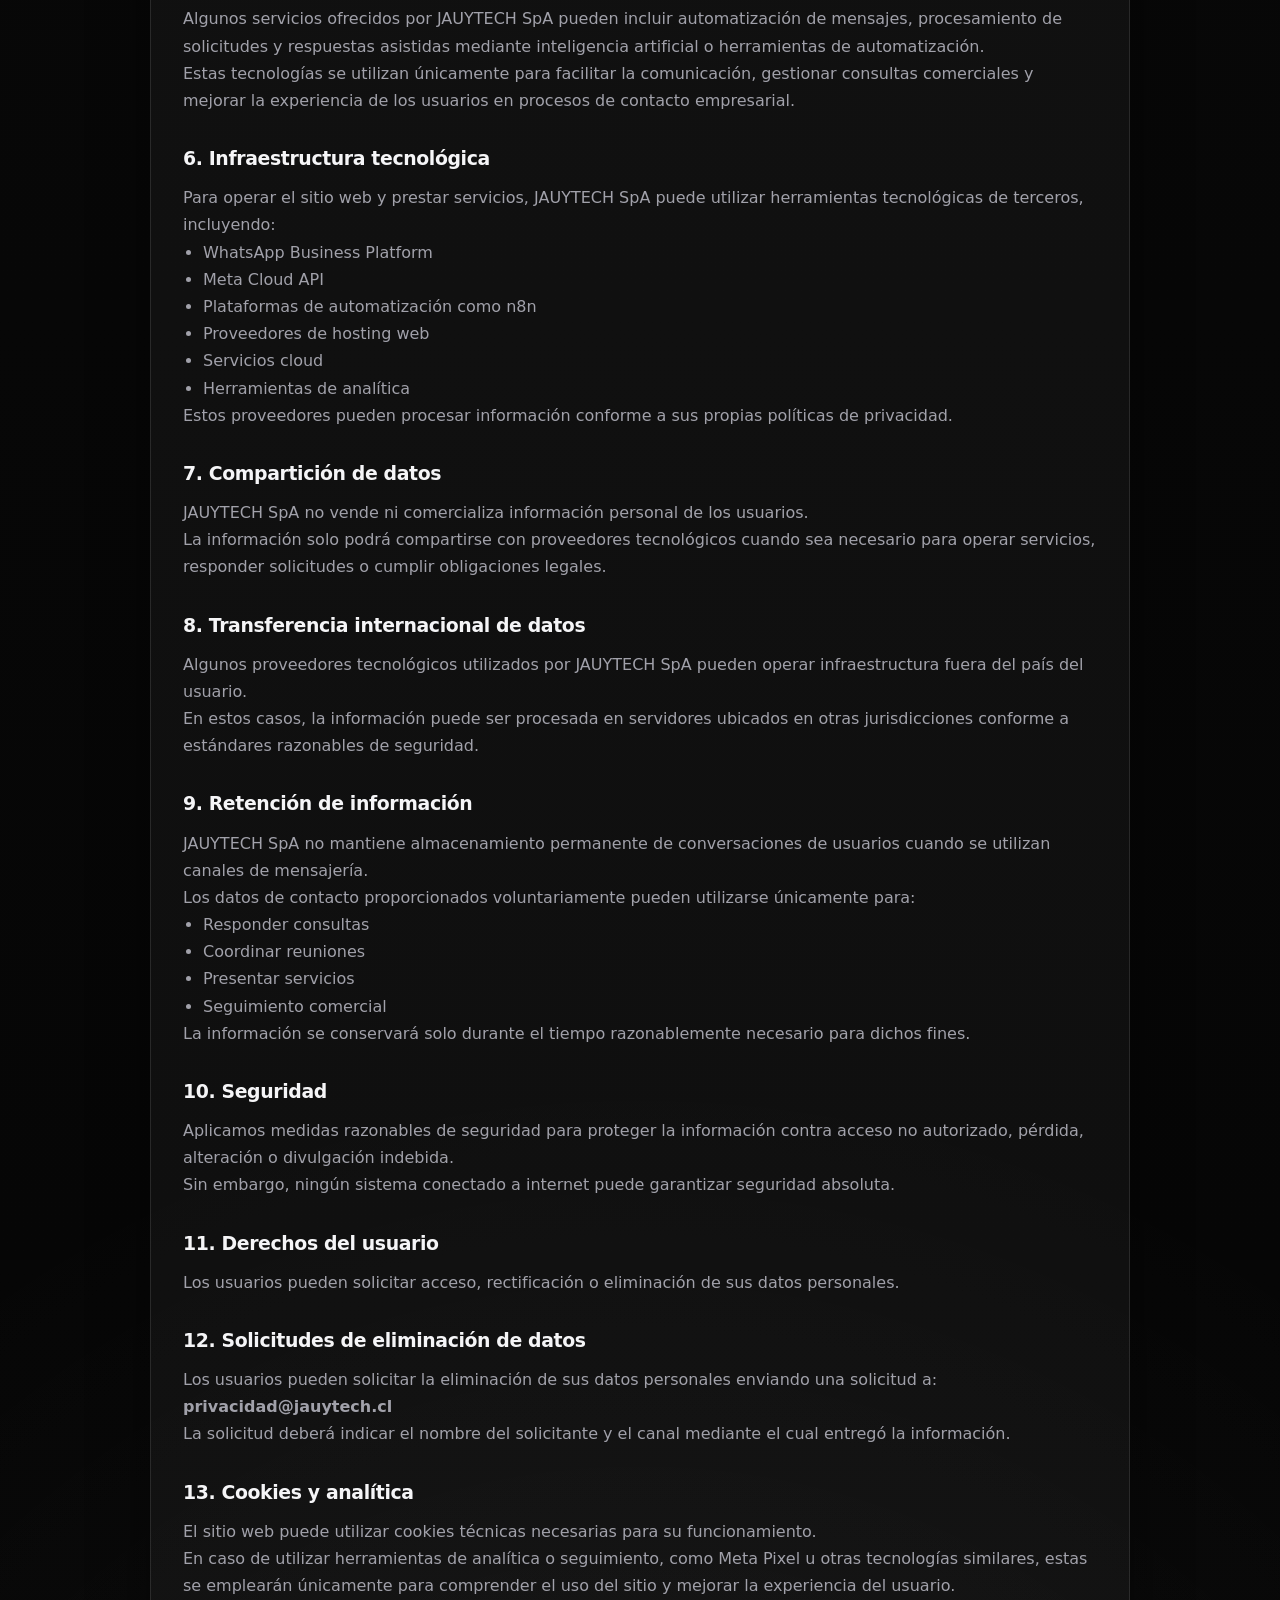
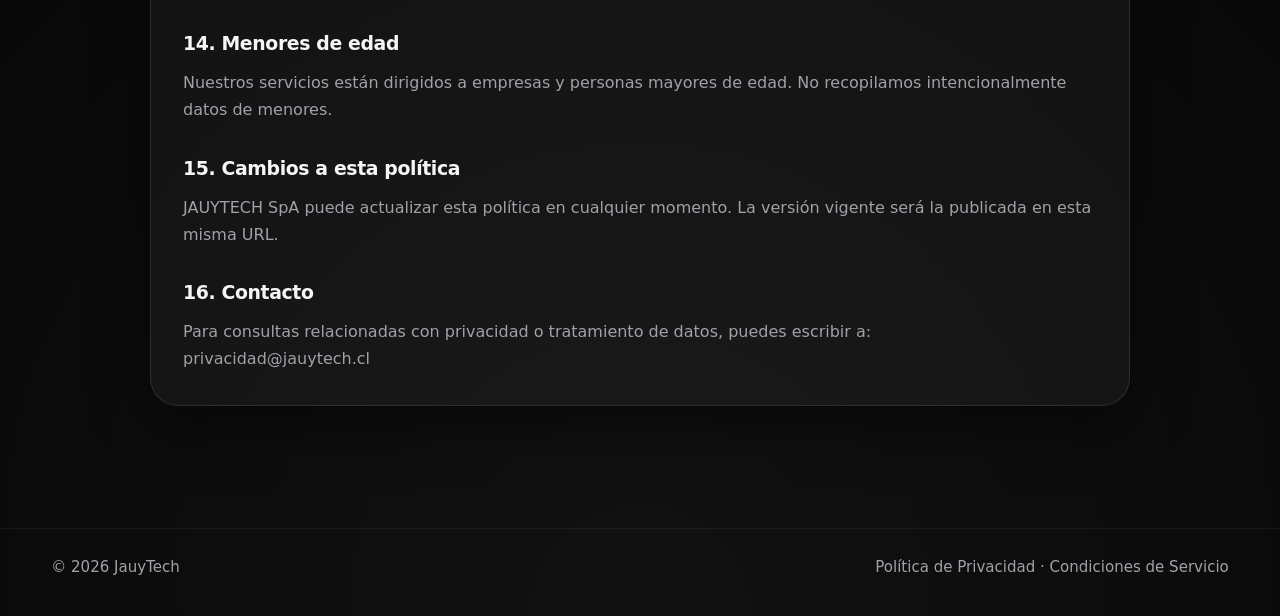
==== commit 27a03ee0: "Add files via upload" ====
--- a/privacy-policy.html
+++ b/privacy-policy.html
@@ -3,8 +3,9 @@
 <head>
   <meta charset="UTF-8" />
   <meta name="viewport" content="width=device-width, initial-scale=1.0" />
-  <title>Política de Privacidad | JAUYTECH SpA</title>
+  <title>Política de Privacidad | JauyTech</title>
   <style>
+
     :root {
       --bg: #0a0a0a;
       --border: rgba(255,255,255,0.10);
@@ -201,7 +202,18 @@
       .footer-content { flex-direction: column; align-items: flex-start; }
       .floating-wa { right: 16px; bottom: 16px; width: 58px; height: 58px; }
     }
+
   </style>
+<!-- Google tag (gtag.js) -->
+<script async src="https://www.googletagmanager.com/gtag/js?id=G-R95TD3Y62Q"></script>
+<script>
+  window.dataLayer = window.dataLayer || [];
+  function gtag(){dataLayer.push(arguments);}
+  gtag('js', new Date());
+
+  gtag('config', 'G-R95TD3Y62Q');
+</script>
+
 </head>
 <body>
 
@@ -219,19 +231,22 @@
         <a href="index.html#inicio">Inicio</a>
         <a href="index.html#servicios">Servicios</a>
         <a href="index.html#contacto">Contacto</a>
+        <a href="privacy-policy.html">Privacidad</a>
+        <a href="terms-of-service.html">Términos</a>
       </nav>
 
       <a class="nav-cta" href="https://wa.me/56987383719?text=Hola%20JauyTech,%20quiero%20automatizar%20WhatsApp%20para%20mi%20negocio." target="_blank" rel="noopener noreferrer">WhatsApp</a>
     </div>
   </header>
 
+  
   <main class="page">
     <div class="container">
       <div class="card">
         <h1>Política de Privacidad</h1>
         <p class="lead">Última actualización: 8 de marzo de 2026</p>
 
-        <p>JAUYTECH SpA valora la privacidad de sus usuarios, clientes y visitantes. Esta Política de Privacidad explica cómo recopilamos, utilizamos, almacenamos y protegemos la información cuando interactúas con nuestro sitio web, nuestros servicios o nuestros canales de contacto, incluyendo comunicaciones realizadas mediante WhatsApp Business.</p>
+        <p>En JAUYTECH SpA valoramos la privacidad de nuestros usuarios, clientes y visitantes. Esta Política de Privacidad explica cómo recopilamos, utilizamos, almacenamos y protegemos la información cuando interactúas con nuestro sitio web, servicios o canales de contacto, incluyendo comunicaciones realizadas mediante WhatsApp Business.</p>
 
         <h2>1. Responsable del tratamiento de datos</h2>
         <p>Responsable del tratamiento de datos:</p>
@@ -299,7 +314,7 @@
           <li>Responder consultas</li>
           <li>Coordinar reuniones</li>
           <li>Presentar servicios</li>
-          <li>Realizar seguimiento comercial</li>
+          <li>Seguimiento comercial</li>
         </ul>
         <p>La información se conservará solo durante el tiempo razonablemente necesario para dichos fines.</p>
 
@@ -323,7 +338,7 @@
         <p>Nuestros servicios están dirigidos a empresas y personas mayores de edad. No recopilamos intencionalmente datos de menores.</p>
 
         <h2>15. Cambios a esta política</h2>
-        <p>JAUYTECH SpA puede actualizar esta Política de Privacidad en cualquier momento. La versión vigente será la publicada en esta misma página.</p>
+        <p>JAUYTECH SpA puede actualizar esta política en cualquier momento. La versión vigente será la publicada en esta misma URL.</p>
 
         <h2>16. Contacto</h2>
         <p>Para consultas relacionadas con privacidad o tratamiento de datos, puedes escribir a:</p>
@@ -332,6 +347,7 @@
     </div>
   </main>
 
+
   <a class="floating-wa" href="https://wa.me/56987383719?text=Hola%20JauyTech,%20quiero%20m%C3%A1s%20informaci%C3%B3n%20sobre%20automatizaci%C3%B3n%20de%20WhatsApp." target="_blank" rel="noopener noreferrer" aria-label="Escribir por WhatsApp">
     <svg viewBox="0 0 32 32" aria-hidden="true">
       <path d="M19.11 17.27c-.28-.14-1.63-.8-1.88-.89-.25-.09-.43-.14-.61.14-.18.28-.7.89-.85 1.08-.16.19-.31.21-.59.07-.28-.14-1.16-.42-2.22-1.34-.82-.73-1.38-1.63-1.54-1.91-.16-.28-.02-.43.12-.57.12-.12.28-.31.42-.47.14-.16.19-.28.28-.47.09-.19.05-.35-.02-.49-.07-.14-.61-1.47-.84-2.02-.22-.52-.44-.45-.61-.46h-.52c-.19 0-.49.07-.75.35-.26.28-.98.96-.98 2.34 0 1.38 1 2.72 1.14 2.91.14.19 1.96 2.99 4.75 4.19.66.28 1.18.45 1.59.58.67.21 1.28.18 1.76.11.54-.08 1.63-.67 1.87-1.32.23-.66.23-1.22.16-1.34-.07-.12-.26-.19-.54-.33Z"></path>
@@ -341,7 +357,7 @@
 
   <footer class="footer">
     <div class="container footer-content">
-      <p>© 2026 JAUYTECH SpA</p>
+      <p>© 2026 JauyTech</p>
       <p>
         <a href="privacy-policy.html">Política de Privacidad</a> ·
         <a href="terms-of-service.html">Condiciones de Servicio</a>
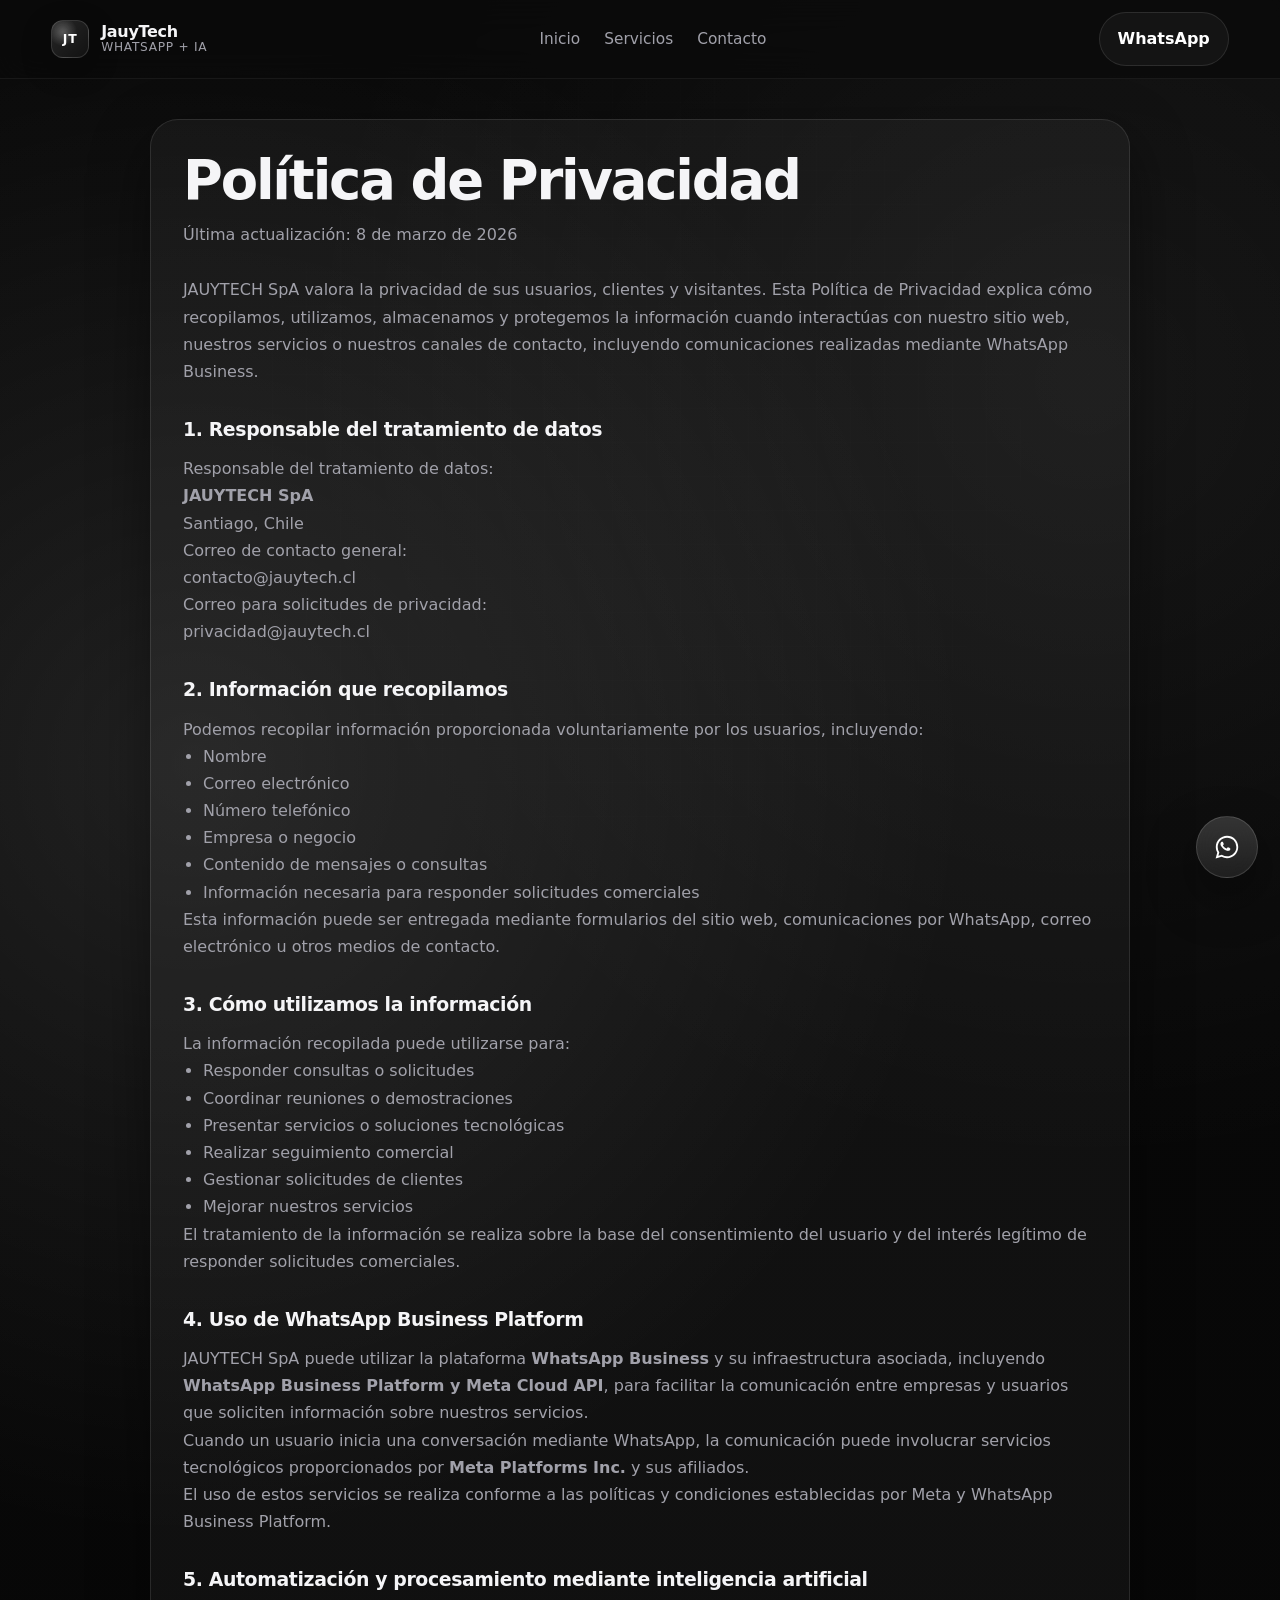
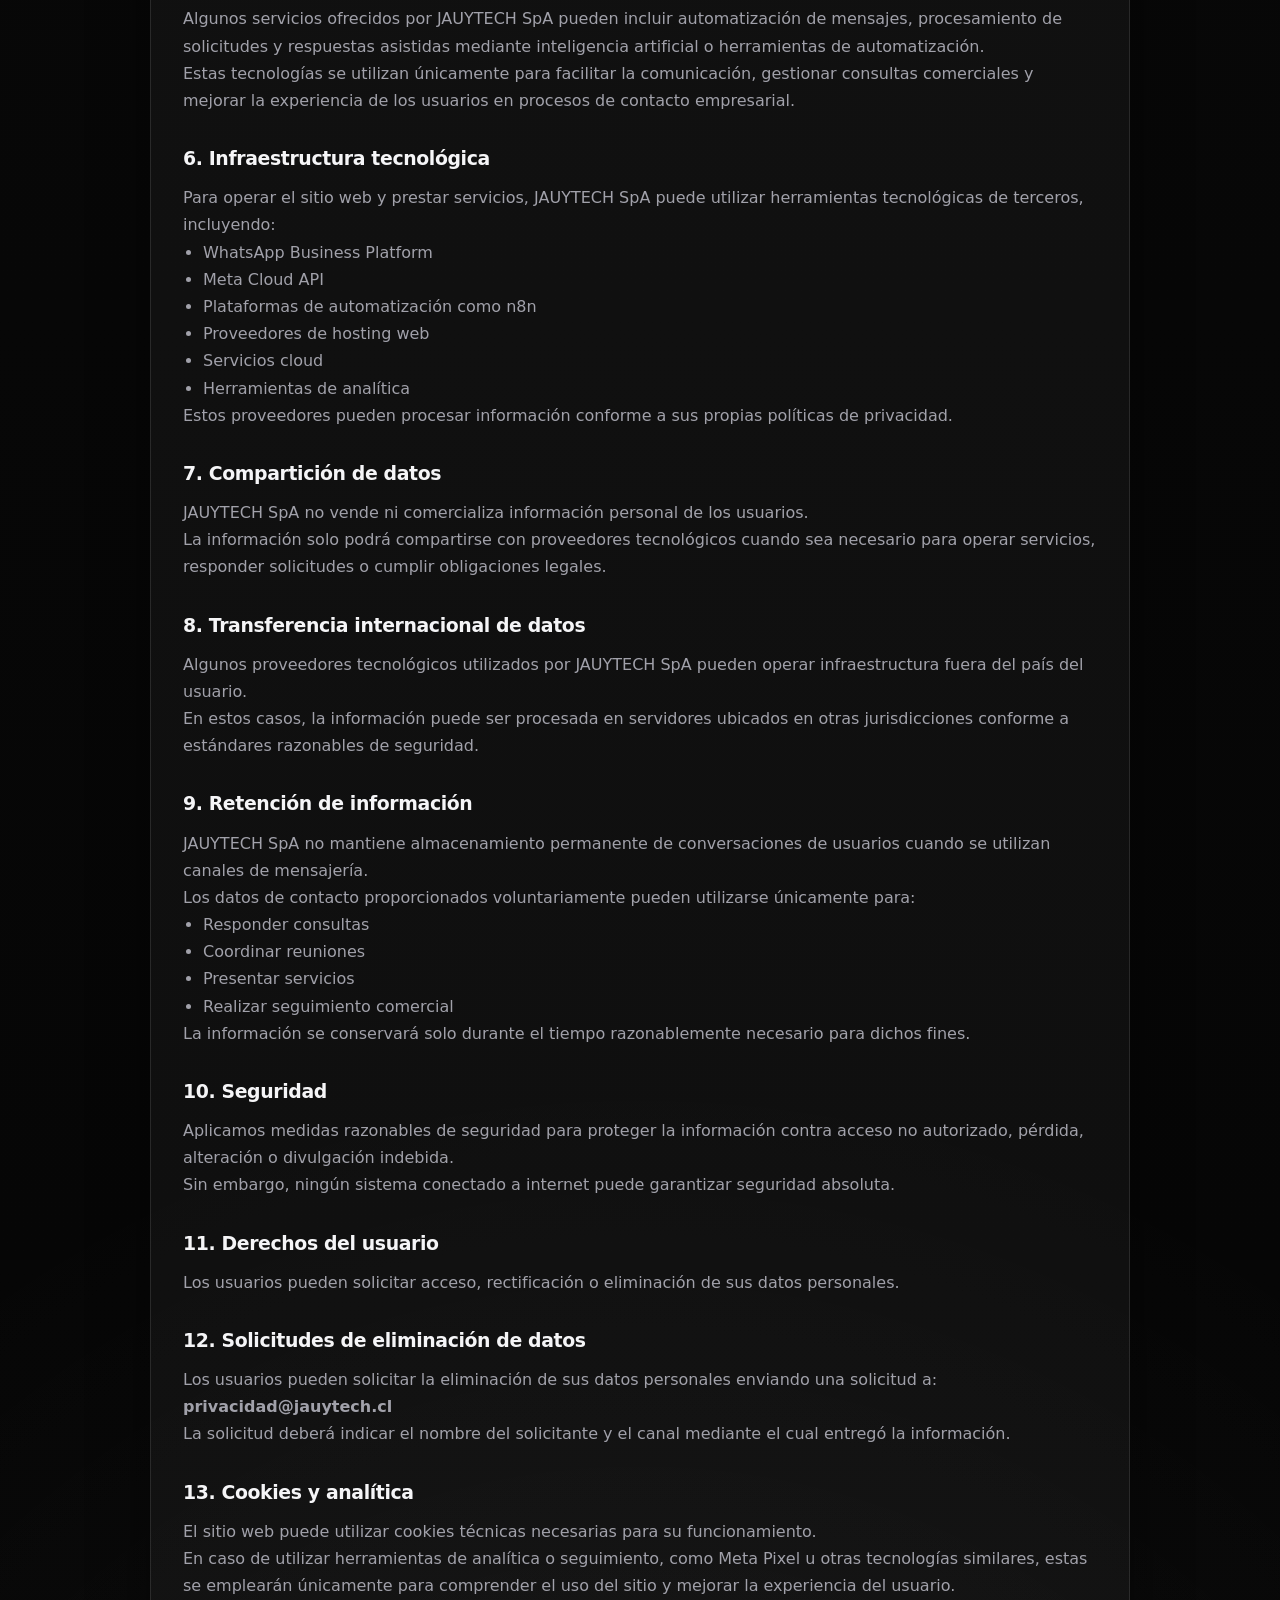
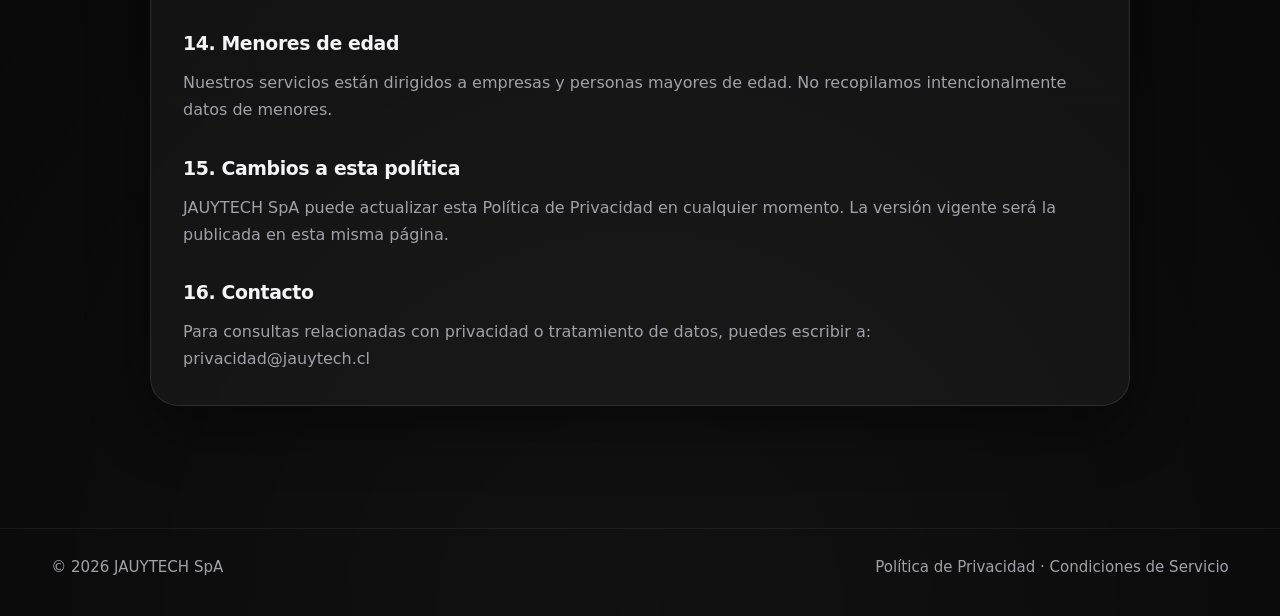
==== commit 216b1008: "Add files via upload" ====
--- a/privacy-policy.html
+++ b/privacy-policy.html
@@ -3,9 +3,8 @@
 <head>
   <meta charset="UTF-8" />
   <meta name="viewport" content="width=device-width, initial-scale=1.0" />
-  <title>Política de Privacidad | JauyTech</title>
+  <title>Política de Privacidad | JAUYTECH SpA</title>
   <style>
-
     :root {
       --bg: #0a0a0a;
       --border: rgba(255,255,255,0.10);
@@ -202,18 +201,7 @@
       .footer-content { flex-direction: column; align-items: flex-start; }
       .floating-wa { right: 16px; bottom: 16px; width: 58px; height: 58px; }
     }
-
   </style>
-<!-- Google tag (gtag.js) -->
-<script async src="https://www.googletagmanager.com/gtag/js?id=G-R95TD3Y62Q"></script>
-<script>
-  window.dataLayer = window.dataLayer || [];
-  function gtag(){dataLayer.push(arguments);}
-  gtag('js', new Date());
-
-  gtag('config', 'G-R95TD3Y62Q');
-</script>
-
 </head>
 <body>
 
@@ -231,22 +219,19 @@
         <a href="index.html#inicio">Inicio</a>
         <a href="index.html#servicios">Servicios</a>
         <a href="index.html#contacto">Contacto</a>
-        <a href="privacy-policy.html">Privacidad</a>
-        <a href="terms-of-service.html">Términos</a>
       </nav>
 
       <a class="nav-cta" href="https://wa.me/56987383719?text=Hola%20JauyTech,%20quiero%20automatizar%20WhatsApp%20para%20mi%20negocio." target="_blank" rel="noopener noreferrer">WhatsApp</a>
     </div>
   </header>
 
-  
   <main class="page">
     <div class="container">
       <div class="card">
         <h1>Política de Privacidad</h1>
         <p class="lead">Última actualización: 8 de marzo de 2026</p>
 
-        <p>En JAUYTECH SpA valoramos la privacidad de nuestros usuarios, clientes y visitantes. Esta Política de Privacidad explica cómo recopilamos, utilizamos, almacenamos y protegemos la información cuando interactúas con nuestro sitio web, servicios o canales de contacto, incluyendo comunicaciones realizadas mediante WhatsApp Business.</p>
+        <p>JAUYTECH SpA valora la privacidad de sus usuarios, clientes y visitantes. Esta Política de Privacidad explica cómo recopilamos, utilizamos, almacenamos y protegemos la información cuando interactúas con nuestro sitio web, nuestros servicios o nuestros canales de contacto, incluyendo comunicaciones realizadas mediante WhatsApp Business.</p>
 
         <h2>1. Responsable del tratamiento de datos</h2>
         <p>Responsable del tratamiento de datos:</p>
@@ -314,7 +299,7 @@
           <li>Responder consultas</li>
           <li>Coordinar reuniones</li>
           <li>Presentar servicios</li>
-          <li>Seguimiento comercial</li>
+          <li>Realizar seguimiento comercial</li>
         </ul>
         <p>La información se conservará solo durante el tiempo razonablemente necesario para dichos fines.</p>
 
@@ -338,7 +323,7 @@
         <p>Nuestros servicios están dirigidos a empresas y personas mayores de edad. No recopilamos intencionalmente datos de menores.</p>
 
         <h2>15. Cambios a esta política</h2>
-        <p>JAUYTECH SpA puede actualizar esta política en cualquier momento. La versión vigente será la publicada en esta misma URL.</p>
+        <p>JAUYTECH SpA puede actualizar esta Política de Privacidad en cualquier momento. La versión vigente será la publicada en esta misma página.</p>
 
         <h2>16. Contacto</h2>
         <p>Para consultas relacionadas con privacidad o tratamiento de datos, puedes escribir a:</p>
@@ -347,7 +332,6 @@
     </div>
   </main>
 
-
   <a class="floating-wa" href="https://wa.me/56987383719?text=Hola%20JauyTech,%20quiero%20m%C3%A1s%20informaci%C3%B3n%20sobre%20automatizaci%C3%B3n%20de%20WhatsApp." target="_blank" rel="noopener noreferrer" aria-label="Escribir por WhatsApp">
     <svg viewBox="0 0 32 32" aria-hidden="true">
       <path d="M19.11 17.27c-.28-.14-1.63-.8-1.88-.89-.25-.09-.43-.14-.61.14-.18.28-.7.89-.85 1.08-.16.19-.31.21-.59.07-.28-.14-1.16-.42-2.22-1.34-.82-.73-1.38-1.63-1.54-1.91-.16-.28-.02-.43.12-.57.12-.12.28-.31.42-.47.14-.16.19-.28.28-.47.09-.19.05-.35-.02-.49-.07-.14-.61-1.47-.84-2.02-.22-.52-.44-.45-.61-.46h-.52c-.19 0-.49.07-.75.35-.26.28-.98.96-.98 2.34 0 1.38 1 2.72 1.14 2.91.14.19 1.96 2.99 4.75 4.19.66.28 1.18.45 1.59.58.67.21 1.28.18 1.76.11.54-.08 1.63-.67 1.87-1.32.23-.66.23-1.22.16-1.34-.07-.12-.26-.19-.54-.33Z"></path>
@@ -357,7 +341,7 @@
 
   <footer class="footer">
     <div class="container footer-content">
-      <p>© 2026 JauyTech</p>
+      <p>© 2026 JAUYTECH SpA</p>
       <p>
         <a href="privacy-policy.html">Política de Privacidad</a> ·
         <a href="terms-of-service.html">Condiciones de Servicio</a>
